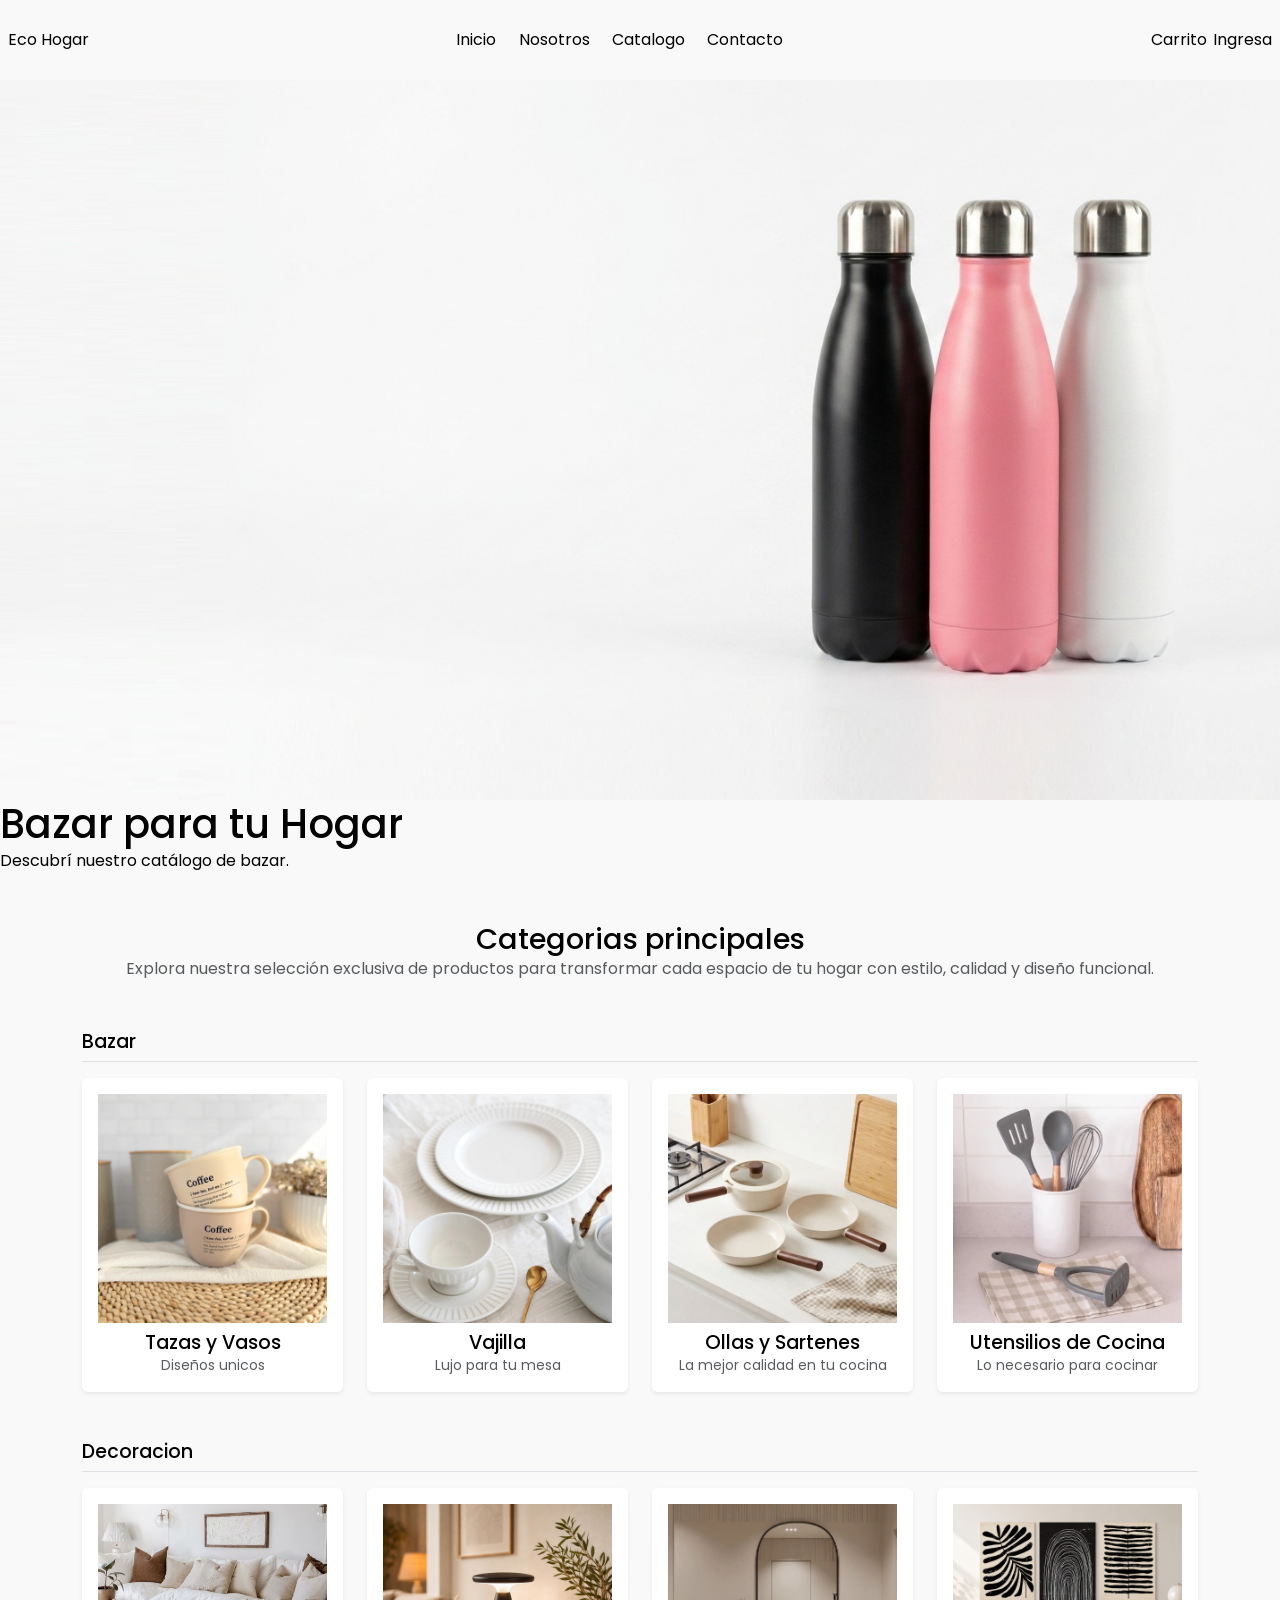
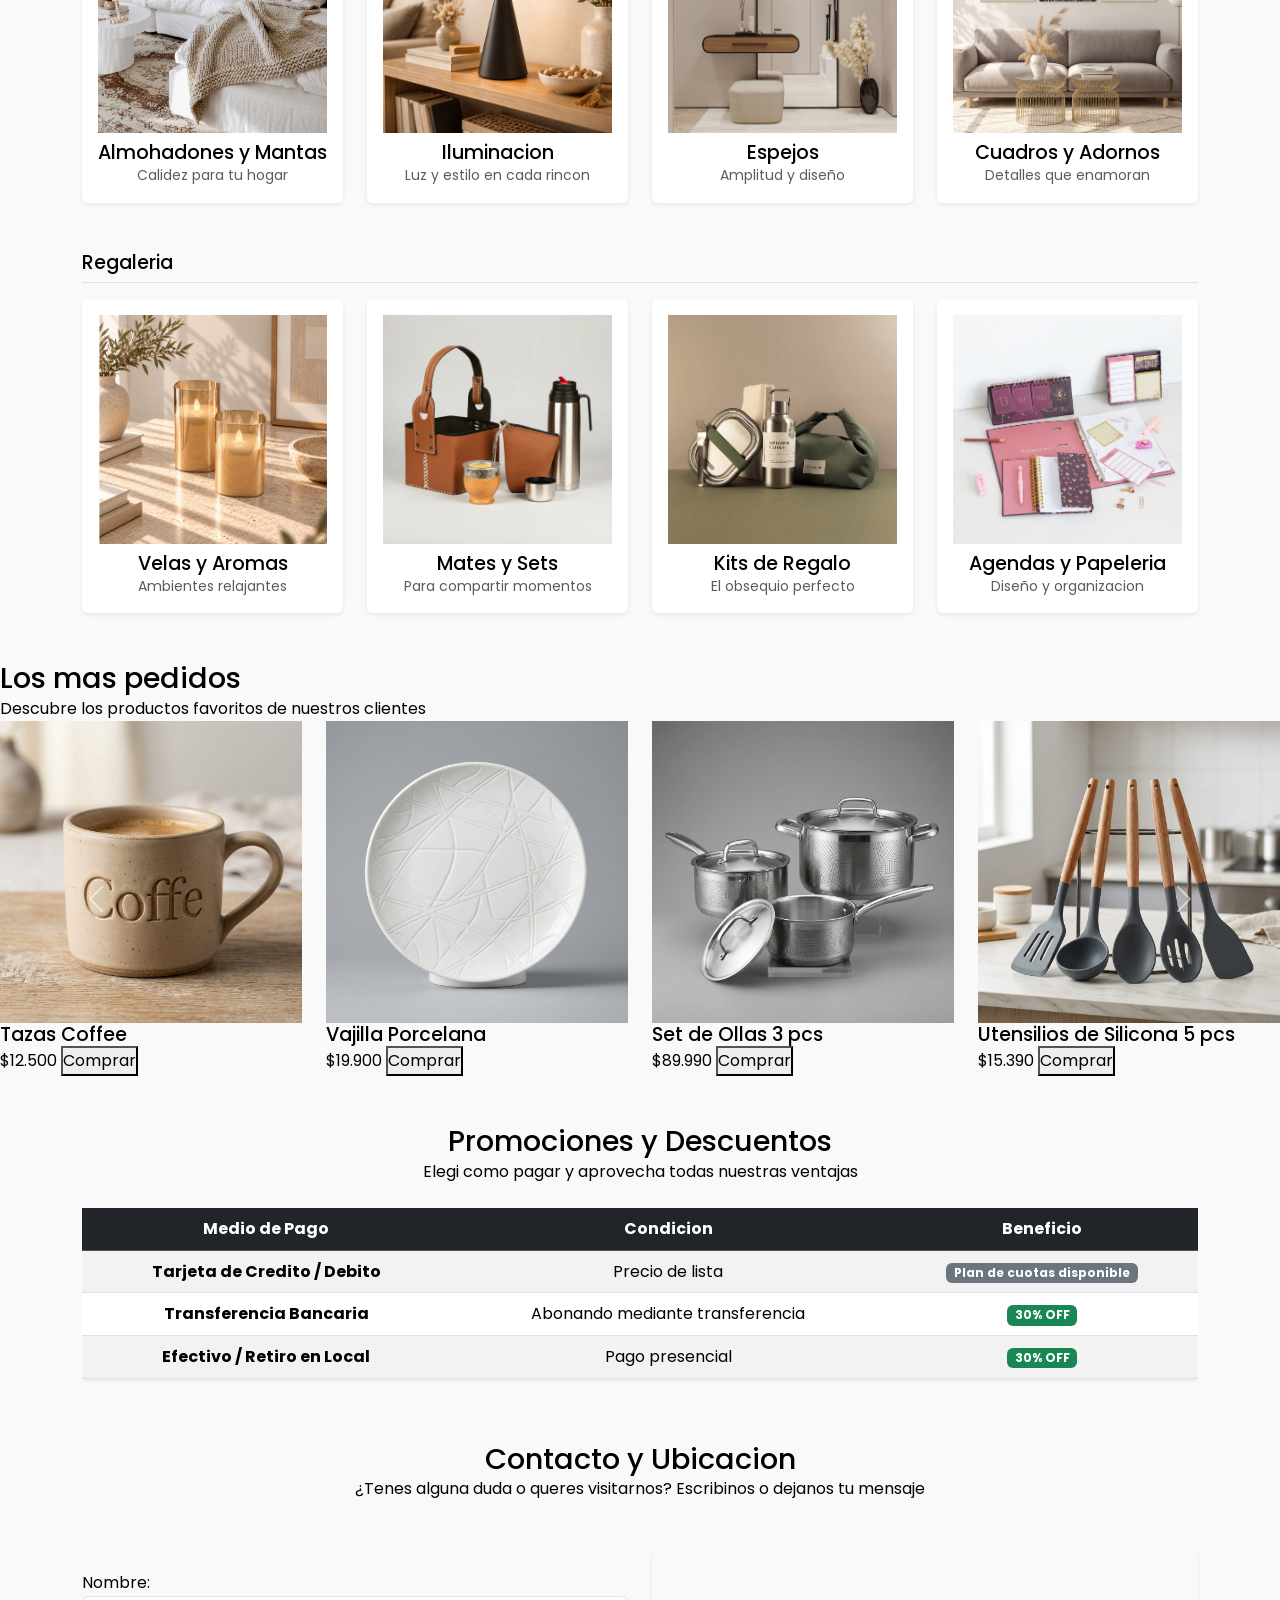
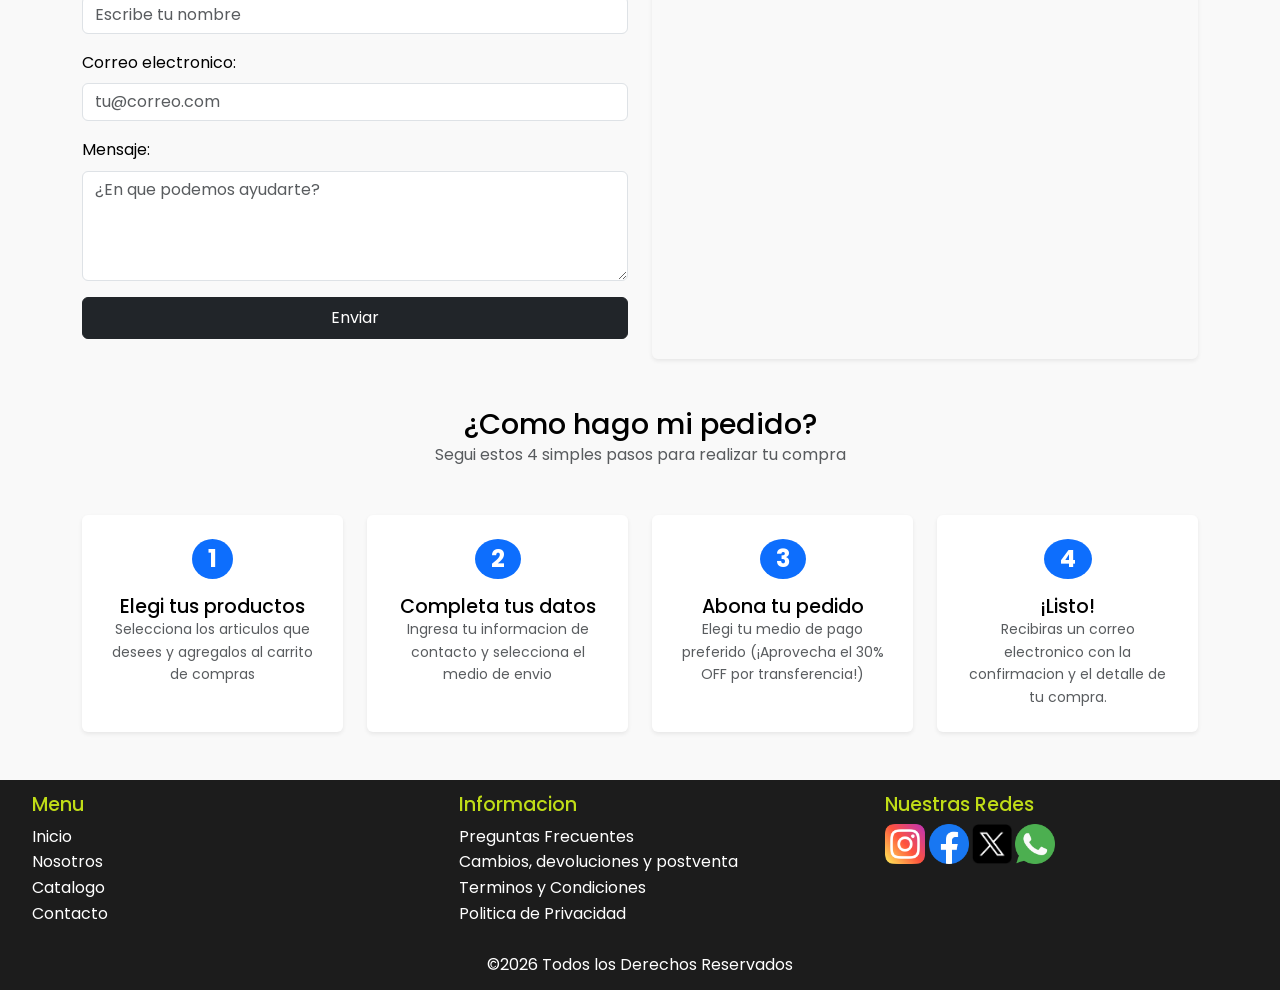
==== index.html @ afac479a "feat: reestructuracion y aplicacion de estilos con bootstrap de la seccion categorias principales" ====
<!DOCTYPE html>
<html lang="es">
<head>
    <meta charset="UTF-8">
    <meta name="viewport" content="width=device-width, initial-scale=1.0">
    <title>Bazar para tu Hogar</title>

    <!-- Estilos de Bootstrap -->
    <link href="https://cdn.jsdelivr.net/npm/bootstrap@5.3.8/dist/css/bootstrap.min.css" rel="stylesheet" integrity="sha384-sRIl4kxILFvY47J16cr9ZwB07vP4J8+LH7qKQnuqkuIAvNWLzeN8tE5YBujZqJLB" crossorigin="anonymous">

    <!-- Mi hoja de estilos -->
    <link rel="stylesheet" href="styles/styles.css">

    <!-- Fuente Roboto y Poppins -->
    <link rel="preconnect" href="https://fonts.googleapis.com">
    <link rel="preconnect" href="https://fonts.gstatic.com" crossorigin>
    <link href="https://fonts.googleapis.com/css2?family=Poppins:ital,wght@0,100;0,200;0,300;0,400;0,500;0,600;0,700;0,800;0,900;1,100;1,200;1,300;1,400;1,500;1,600;1,700;1,800;1,900&family=Roboto:ital,wght@0,100..900;1,100..900&display=swap" rel="stylesheet">
</head>
<body>
    <!--------------------- ENCABEZADO --------------------->
    <header>
        <div class="logo">
            <a href="./index.html">Eco Hogar</a>
        </div>
        <nav>
            <ul>
                <li><a href="#">Inicio</a></li>
                <li><a href="./pages/nosotros.html">Nosotros</a></li>
                <li><a href="./pages/catalogo.html">Catalogo</a></li>
                <li><a href="./pages/contacto.html">Contacto</a></li>
            </ul>
        </nav>
        <div class="usuario-carrito">
            <ul>
                <li><a href="./pages/carrito.html">Carrito</a></li>
                <li><a href="./pages/login.html">Ingresa</a></li>
            </ul>
        </div>
    </header>

    <!--------------------- CUERPO PRINCIPAL --------------------->
    <main>
        <!--------------------- PORTADA Y TITULO PRINCIPAL --------------------->
        <section id="hero-principal">
            <div>
                <img loading="eager" fetchpriority="high" src="./assets/images/botella-acero-inoxidable-portada-horizontal.jpg" alt="Botellas de Acero Inoxidable de 750ml en un fondo blanco">
            </div>
            <div>
                <h1>Bazar para tu Hogar</h1>
                <p>Descubrí nuestro catálogo de bazar.</p>
            </div>
        </section>

        <!--------------------- CATEGORIAS PRINCIPALES --------------------->
        <section class="container my-5">
            <div class="text-center mb-5">
                <h2>Categorias principales</h2>
                <p class="text-muted">Explora nuestra selección exclusiva de productos para transformar cada espacio de tu hogar con estilo, calidad y diseño funcional.</p>
            </div>

            <article class="mb-5">
                <div class="d-flex justify-content-between align-items-center mb-3 border-bottom pb-2">
                    <h3>Bazar</h3>
                    <!-- Espacio reservado para un boton futuro -->
                </div>

                <ul class="row g-4">
                    <li class="col-sm-6 col-md-3">
                        <div class="card h-100 shadow-sm border-0 p-3 text-center">
                            <img src="./assets/images/tazas-de-ceramica-coffe.jpg" alt="Dos tazas de cerámica beige apiladas con la definición de la palabra coffee impresa.">
                            <h4 class="mt-2">Tazas y Vasos</h4>
                            <p class="text-muted small">Diseños unicos</p>
                        </div>
                    </li>
                    <li class="col-sm-6 col-md-3">
                        <div class="card h-100 shadow-sm border-0 p-3 text-center">
                            <img src="./assets/images/vajillas-de-porcelana.jpg" alt="Juego de vajilla blanca con platos apilados, taza con platillo, tetera y cuchara dorada sobre un mantel claro.">
                            <h4 class="mt-2">Vajilla</h4>
                            <p class="text-muted small">Lujo para tu mesa</p>
                        </div>
                    </li>
                    <li class="col-sm-6 col-md-3">
                        <div class="card h-100 shadow-sm border-0 p-3 text-center">
                            <img src="./assets/images/ollas-y-sartenes.jpg" alt="Set de sartenes y cacerola de color beige con mangos y detalles de madera sobre una mesada de cocina.">
                            <h4 class="mt-2">Ollas y Sartenes</h4>
                            <p class="text-muted small">La mejor calidad en tu cocina</p>
                        </div>
                    </li>
                    <li class="col-sm-6 col-md-3">
                        <div class="card h-100 shadow-sm border-0 p-3 text-center">
                            <img src="./assets/images/utensilios-de-cocina.jpg" alt="Set de utensilios de cocina grises de silicona con mangos de madera en un contenedor blanco.">
                            <h4 class="mt-2">Utensilios de Cocina</h4>
                            <p class="text-muted small">Lo necesario para cocinar</p>
                        </div>
                    </li>
                </ul>
            </article>

            <article class="mb-5">
                <div class="d-flex justify-content-between align-items-center mb-3 border-bottom pb-2">
                    <h3>Decoracion</h3>
                    <!-- Espacio reservado para un boton futuro -->
                </div>
                
                <ul class="row g-4">
                    <li class="col-sm-6 col-md-3">
                        <div class="card h-100 shadow-sm border-0 p-3 text-center">
                            <img src="./assets/images/almohadones-y-mantas.jpg" alt="Living luminoso con sofá blanco, decorado con almohadones en tonos neutros y marrones, y una manta tejida gruesa.">
                            <h4 class="mt-2">Almohadones y Mantas</h4>
                            <p class="text-muted small">Calidez para tu hogar</p>
                        </div>
                    </li>
                    <li class="col-sm-6 col-md-3">
                        <div class="card h-100 shadow-sm border-0 p-3 text-center">
                            <img src="./assets/images/lampara-led-calida.jpg" alt="Lámpara LED de mesa moderna en color negro con luz cálida sobre un mueble de madera.">
                            <h4 class="mt-2">Iluminacion</h4>
                            <p class="text-muted small">Luz y estilo en cada rincon</p>
                        </div>
                        
                    </li>
                    <li class="col-sm-6 col-md-3">
                        <div class="card h-100 shadow-sm border-0 p-3 text-center">
                            <img src="./assets/images/espejo-de-cuerpo-completo.jpg" alt="Espejo de cuerpo entero con marco negro arqueado, consola flotante de madera y banqueta en un recibidor moderno.">
                            <h4 class="mt-2">Espejos</h4>
                            <p class="text-muted small">Amplitud y diseño</p>
                        </div>
                    </li>
                    <li class="col-sm-6 col-md-3">
                        <div class="card h-100 shadow-sm border-0 p-3 text-center">
                            <img src="./assets/images/cuadros-contemporaneos.jpg" alt="Tríptico de cuadros contemporáneos en blanco y negro colgados sobre un sofá gris en un living moderno.">
                            <h4 class="mt-2">Cuadros y Adornos</h4>
                            <p class="text-muted small">Detalles que enamoran</p>
                        </div>
                    </li>
                </ul>
            </article>

            <article class="mb-5">
                <div class="d-flex justify-content-between align-items-center mb-3 border-bottom pb-2">
                    <h3>Regaleria</h3>
                    <!-- Espacio reservado para un boton futuro -->
                </div>
                <ul class="row g-4">
                    <li class="col-sm-6 col-md-3">
                        <div class="card h-100 shadow-sm border-0 p-3 text-center">
                            <img src="./assets/images/velas-led-calidas.jpg" alt="Velas LED decorativas en recipientes de vidrio ámbar sobre una superficie de piedra con luz cálida.">
                            <h4 class="mt-2">Velas y Aromas</h4>
                            <p class="text-muted small">Ambientes relajantes</p>
                        </div>
                    </li>
                    <li class="col-sm-6 col-md-3">
                        <div class="card h-100 shadow-sm border-0 p-3 text-center">
                            <img src="./assets/images/set-de-mate-completo-5-piezas.jpg" alt="Set de mate completo con bolso matero de eco-cuero marrón, termo de acero, mate de madera con virola metálica, bombilla y yerbera.">
                            <h4 class="mt-2">Mates y Sets</h4>
                            <p class="text-muted small">Para compartir momentos</p>
                        </div>
                    </li>
                    <li class="col-sm-6 col-md-3">
                        <div class="card h-100 shadow-sm border-0 p-3 text-center">
                            <img src="./assets/images/kit-de-regalo-empresarial.jpg" alt="Kit de regalo corporativo con botella de acero personalizada, fiambrera metálica con cubiertos y bolso térmico verde.">
                            <h4 class="mt-2">Kits de Regalo</h4>
                            <p class="text-muted small">El obsequio perfecto</p>
                        </div>
                    </li>
                    <li class="col-sm-6 col-md-3">
                        <div class="card h-100 shadow-sm border-0 p-3 text-center">
                            <img src="./assets/images/agendas-y-papeleria.jpg" alt="Set de papelería en tonos borravino y rosa que incluye agenda, calendario de escritorio, libreta, notas adhesivas y clips.">
                            <h4 class="mt-2">Agendas y Papeleria</h4>
                            <p class="text-muted small">Diseño y organizacion</p>
                        </div>
                    </li>
                </ul>
            </article>
        </section>

        <!--------------------- LOS MAS PEDIDOS --------------------->
        <section>
            <div>
                <h2>Los mas pedidos</h2>
                <p>Descubre los productos favoritos de nuestros clientes</p>
            </div>

            <div class="carousel slide" id="carouselMasPedidos" data-bs-ride="carousel">
                <ul class="carousel-inner">
                    <li class="carousel-item active">
                        <div class="row">
                            <div class="col-md-3">
                                <article>
                                    <img src="./assets/images/products/taza-ceramica-grabado-coffe.jpg" alt="Taza de cerámica beige con la palabra Coffe grabada en relieve, apoyada sobre una superficie de madera.">
                                    <div>
                                        <h3>Tazas Coffee</h3>
                                        <span>$12.500</span>
                                        <button type="button">Comprar</button>
                                    </div>
                                </article>
                            </div>

                            <div class="col-md-3">
                                <article>
                                    <img src="./assets/images/products/plato-porcelana-blanca-circular.jpg" alt="Plato circular de porcelana blanca con diseño texturizado en relieve de líneas geométricas entrelazadas.">
                                    <div>
                                        <h3>Vajilla Porcelana</h3>
                                        <span>$19.900</span>
                                        <button type="button">Comprar</button>
                                    </div>
                                </article>
                            </div>

                            <div class="col-md-3">
                                <article>
                                    <img src="./assets/images/products/set-de-ollas-acero-inoxidable-3-piezas.jpg" alt="Set de ollas y cacerolas de acero inoxidable con textura geométrica grabada y tapas metálicas.">
                                    <div>
                                        <h3>Set de Ollas 3 pcs</h3>
                                        <span>$89.990</span>
                                        <button type="button">Comprar</button>
                                    </div>
                                </article>
                            </div>

                            <div class="col-md-3">
                                <article>
                                    <img src="./assets/images/products/set-utensilios-de-silicona-5-piezas.jpg" alt="Set de 5 utensilios de cocina de silicona gris con mangos de madera, colgados en un soporte metálico sobre una mesada.">
                                    <div>
                                        <h3>Utensilios de Silicona 5 pcs</h3>
                                        <span>$15.390</span>
                                        <button type="button">Comprar</button>
                                    </div>
                                </article>
                            </div>
                        </div>
                    </li>

                    <li class="carousel-item">
                        <div class="row">
                            <div class="col-md-3">
                                <article>
                                    <img src="./assets/images/products/manta-tejida-con-textura.jpg" alt="Manta tejida gruesa de lana en color beige con diseño de trenzas, apoyada sobre el respaldo de un sofá gris en un living luminoso.">
                                    <div>
                                        <h3>Manta Tejida</h3>
                                        <span>$34.490</span>
                                        <button type="button">Comprar</button>
                                    </div>
                                </article>
                            </div>

                            <div class="col-md-3">
                                <article>
                                    <img src="./assets/images/products/lampara-industrial-calida.jpg" alt="Lámpara de escritorio articulada de metal negro con luz LED cálida encendida.">
                                    <div>
                                        <h3>Lampara LED artiulado</h3>
                                        <span>$12.490</span>
                                        <button type="button">Comprar</button>
                                    </div>
                                </article>
                            </div>

                            <div class="col-md-3">
                                <article>
                                    <img src="./assets/images/products/espejo-cuerpo-completo-2-metros.jpg" alt="Espejo de cuerpo entero rectangular con marco negro delgado, apoyado en una pared blanca reflejando una sala de estar moderna.">
                                    <div>
                                        <h3>Espejo Arqueado</h3>
                                        <span>$65.490</span>
                                        <button type="button">Comprar</button>
                                    </div>
                                </article>
                            </div>

                            <div class="col-md-3">
                                <article>
                                    <img src="./assets/images/products/set-de-mate-amargo-5-piezas.jpg" alt="Set de mate completo de 5 piezas con termo, mate forrado en cuero con detalles metálicos, bombilla y yerbera sobre una mesa de madera.">
                                    <div>
                                        <h3>Set de Mate 5 Piezas</h3>
                                        <span>$42.990</span>
                                        <button type="button">Comprar</button>
                                    </div>
                                </article>
                            </div>
                        </div>
                    </li>
                </ul>

                <button class="carousel-control-prev" type="button" data-bs-target="#carouselMasPedidos" data-bs-slide="prev">
                    <span class="carousel-control-prev-icon" aria-hidden="true"></span>
                    <span class="visually-hidden">Anterior</span>
                </button>
                <button class="carousel-control-next" type="button" data-bs-target="#carouselMasPedidos" data-bs-slide="next">
                    <span class="carousel-control-next-icon" aria-hidden="true"></span>
                    <span class="visually-hidden">Siguiente</span>
                </button>
            </div>
        </section>

        <!--------------------- PROMOCIONES --------------------->
        <section class="container my-5">
            <div class="text-center mb-4">
                <h2>Promociones y Descuentos</h2>
                <p>Elegi como pagar y aprovecha todas nuestras ventajas</p>
            </div>
            <div class="table-responsive">
                <table class="table table-striped table-hover align-middle text-center shadow-sm rounded">
                    <caption class="visually-hidden">Tabla de medios de pago y beneficios de la tienda</caption>
                    <thead class="table-dark">
                        <tr>
                            <th scope="col">Medio de Pago</th>
                            <th scope="col">Condicion</th>
                            <th scope="col">Beneficio</th>
                        </tr>
                    </thead>
                    <tbody>
                        <tr>
                            <td><strong>Tarjeta de Credito / Debito</strong></td>
                            <td>Precio de lista</td>
                            <td><span class="badge bg-secondary">Plan de cuotas disponible</span></td>
                        </tr>
                        <tr>
                            <td><strong>Transferencia Bancaria</strong></td>
                            <td>Abonando mediante transferencia</td>
                            <td><span class="badge bg-success">30% OFF</span></td>
                        </tr>
                        <tr>
                            <td><strong>Efectivo / Retiro en Local</strong></td>
                            <td>Pago presencial</td>
                            <td><span class="badge bg-success">30% OFF</span></td>
                        </tr>
                    </tbody>
                </table>
            </div>
        </section>

        <!--------------------- FORMULARIO DE CONTACTO --------------------->
        <section class="container my-5" id="formulario-inicio">
            <div class="text-center mb-5">
                <h2>Contacto y Ubicacion</h2>
                <p>¿Tenes alguna duda o queres visitarnos? Escribinos o dejanos tu mensaje</p>
            </div>

            <div class="row g-4 align-items-center">
                <div class="col-lg-6">
                    <form action="">
                        <div class="mb-3">
                            <label for="nombre" class="form-lables">Nombre:</label>
                            <input type="text" class="form-control" id="nombre" placeholder="Escribe tu nombre" required>
                        </div>

                        <div class="mb-3">
                            <label for="email" class="form-label">Correo electronico:</label>
                            <input type="email" class="form-control" id="email" placeholder="tu@correo.com" required>
                        </div>

                        <div class="mb-3">
                            <label for="mensaje" class="form-label">Mensaje:</label>
                            <textarea class="form-control" id="mensaje" rows="4" placeholder="¿En que podemos ayudarte?"></textarea>
                        </div>

                        <button type="submit" class="btn btn-dark w-100 py-2">Enviar</button>
                    </form>
                </div>

                <div class="col-lg-6">
                    <div class="ratio ratio-4x3 shadow-sm rounded overflow-hidden">
                        <iframe src="https://www.google.com/maps/embed?pb=!1m18!1m12!1m3!1d3286.3082298830523!2d-58.49125482493181!3d-34.54575045443813!2m3!1f0!2f0!3f0!3m2!1i1024!2i768!4f13.1!3m3!1m2!1s0x95bcb6c049b27a89%3A0xb4aff81f5c83b76b!2sDot%20Baires%20Shopping!5e0!3m2!1ses!2sar!4v1794008089907!5m2!1ses!2sar" width="600" height="450" style="border:0;" allowfullscreen="" loading="lazy" referrerpolicy="strict-origin-when-cross-origin"></iframe>
                    </div>
                </div>
            </div>
        </section>

        <!--------------------- COMO COMPRAR --------------------->
        <section class="container my-5">
            <div class="text-center mb-5">
                <h2>¿Como hago mi pedido?</h2>
                <p class="text-muted">Segui estos 4 simples pasos para realizar tu compra</p>
            </div>
            <ol class="row g-4 list-unstyled">
                <li class="col-md-6 col-lg-3">
                    <div class="card h-100 shadow-sm border-0 text-center p-4">
                        <div class="mb-3">
                            <span class="badge bg-primary rounded-circle fs-4 px-3 py-2">1</span>
                        </div>
                        <h3>Elegi tus productos</h3>
                        <p class="card-text text-muted small">Selecciona los articulos que desees y agregalos al carrito de compras</p>
                    </div>
                </li>

                <li class="col-md-6 col-lg-3">
                    <div class="card h-100 shadow-sm border-0 text-center p-4">
                        <div class="mb-3">
                            <span class="badge bg-primary rounded-circle fs-4 px-3 py-2">2</span>
                        </div>
                        <h3>Completa tus datos</h3>
                        <p class="card-text text-muted small">Ingresa tu informacion de contacto y selecciona el medio de envio</p>
                    </div>
                </li>

                <li class="col-md-6 col-lg-3">
                    <div class="card h-100 shadow-sm border-0 text-center p-4">
                        <div class="mb-3">
                            <span class="badge bg-primary rounded-circle fs-4 px-3 py-2">3</span>
                        </div>
                        <h3>Abona tu pedido</h3>
                        <p class="card-text text-muted small">Elegi tu medio de pago preferido (¡Aprovecha el 30% OFF por transferencia!)</p>
                    </div>
                </li>
                <li class="col-md-6 col-lg-3">
                    <div class="card h-100 shadow-sm border-0 text-center p-4">
                        <div class="mb-3">
                            <span class="badge bg-primary rounded-circle fs-4 px-3 py-2">4</span>
                        </div>
                        <h3>¡Listo!</h3>
                        <p class="card-text text-muted small">Recibiras un correo electronico con la confirmacion y el detalle de tu compra.</p>
                    </div>
                </li>
            </ol>
        </section>
    </main>

    <!--------------------- PIE DE PAGINA --------------------->
    <footer>
        <div class="sec-menu-footer">
            <div>
                <h4>Menu</h4>
            </div>
            <div>
                <ul>
                    <li><a href="./index.html">Inicio</a></li>
                    <li><a href="./pages/nosotros.html">Nosotros</a></li>
                    <li><a href="./pages/catalogo.html">Catalogo</a></li>
                    <li><a href="./pages/contacto.html">Contacto</a></li>
                </ul>
            </div>
        </div>
        <div class="sec-info-footer">
            <div>
                <h4>Informacion</h4>
            </div>
            <div>
                <ul>
                    <li><a href="./pages/faq.html">Preguntas Frecuentes</a></li>
                    <li><a href="./pages/returns-policy.html">Cambios, devoluciones y postventa</a></li>
                    <li><a href="./pages/terms-and-conditions.html">Terminos y Condiciones</a></li>
                    <li><a href="./pages/privacy-policy.html">Politica de Privacidad</a></li>
                </ul>
            </div>
        </div>
        <div class="sec-redes-footer">
            <div>
                <h4>Nuestras Redes</h4>
            </div>
            <div class="redes-footer">
                <ul>
                    <li><a href="https://www.instagram.com" target="_blank"><img src="./assets/logos/instagram.png" alt="Nuestra Pagina de Instagram"></a></li>
                    <li><a href="https://www.facebook.com" target="_blank"><img src="./assets/logos/facebook.png" alt="Nuestra Pagina de Facebook"></a></li>
                    <li><a href="https://x.com" target="_blank"><img src="./assets/logos/x.png" alt="Nuestro Perfil de X (Ex-Twitter)"></a></li>
                    <li><a href="https://www.whatsapp.com" target="_blank"><img src="./assets/logos/whatsapp.png" alt="Envianos un WhatsApp"></a></li>
                </ul>
            </div>
        </div>
        <div class="sec-derechos-footer">
            <div>
                <p>&copy;<span id="year"></span> Todos los Derechos Reservados</p>
            </div>
        </div>
    </footer>

    <!-- Funcionalidades de Bootstrap -->
    <script src="https://cdn.jsdelivr.net/npm/bootstrap@5.3.8/dist/js/bootstrap.bundle.min.js" integrity="sha384-FKyoEForCGlyvwx9Hj09JcYn3nv7wiPVlz7YYwJrWVcXK/BmnVDxM+D2scQbITxI" crossorigin="anonymous"></script>
    <script>
        document.getElementById('year').textContent = new Date().getFullYear();
    </script>
</body>
</html>
---- styles/styles.css ----
/* ---------- RESET ---------- */
*, *::before, *::after {
  margin: 0;
  padding: 0;
  box-sizing: border-box;
}

/* ---------- VARIABLES GLOBALES ---------- */
:root {
  --color-logo-principal: #C0DD17;
  --color-logo-secundario: #DBFF43;
  --color-logo-contraste: #025237;
  --color-logo-alternativo: #A0BBB2;
  --color-fondo-principal: #F9F9F9;
  --color-fondo-secundario: #E8E8E8;
  --color-fondo-contraste: #1C1C1C;
  --color-texto-blanco: #FFFFFF;
  --color-texto-negro: #000000;
  --fuente-principal: "Poppins", sans-serif;
  --titulos-principales: 2.5rem;
  --titulos-secundarios: 1.8rem;
  --titulos-chicos: 1.2rem;
  --parrafo-principal: 1rem;
}

/* ---------- ESTILOS GENERALES ---------- */
body {
  font-family: "Poppins", sans-serif;
  font-size: var(--parrafo-principal);
  font-style: normal;
  font-weight: normal;
  line-height: 1.6;
  color: var(--color-texto-negro);
  background-color: var(--color-fondo-principal);
  overflow-x: hidden;
}

li {
  list-style-type: none;
}

a {
  text-decoration: none;
  color: inherit;
}

a:hover {
  color: var(--color-logo-principal);
}

body, h1, h2, h3, h4, h5, h6, p, ul, ol, li {
  margin: 0;
  padding: 0;
}

img, picture, video, canvas, svg {
  max-width: 100%;
  height: auto;
  display: block;
}

h1 {
  color: var(--color-texto-negro);
  font-size: var(--titulos-principales);
}

h2 {
  color: var(--color-texto-negro);
  font-size: var(--titulos-secundarios);
}

h3, h4, h5, h6 {
  color: var(--color-texto-negro);
  font-size: var(--titulos-chicos);
}

/* ---------- ENCABEZADO ---------- */
header {
  display: flex;
  justify-content: space-between;
  align-items: center;
  height: 5rem;
}

.logo, .usuario-carrito {
  padding: 0 8px;
}

nav {
  height: 100%;
}

header ul {
  display: flex;
  justify-content: center;
  gap: 0.4rem;
}

nav ul {
  height: 100%;
  align-items: center;
}

nav ul li {
  height: 100%;
}

nav ul li a {
  display: flex;
  align-items: center;
  height: 100%;
  padding: 0 8px;
  position: relative;
}

nav ul li a::after {
  content: "";
  position: absolute;
  bottom: 0;
  left: 50%;
  width: 0;
  height: 3px;
  background-color: var(--color-logo-principal);
  transition: width 0.3s ease, left 0.3s ease;
}

nav ul li a:hover::after,
nav ul li a.current::after {
  width: 100%;
  left: 0;
}

nav ul li a.current {
  color: var(--color-logo-principal);
}

/* ---------- CONTENIDO PRINCIPAL ---------- */
/* ---------- PIE DE PAGINA ---------- */
footer {
  display: flex;
  flex-wrap: wrap;
  justify-content: space-between;
  align-items: baseline;
  background-color: var(--color-fondo-contraste);
  color: var(--color-texto-blanco);
}

footer > div {
  padding: 0.8rem 2rem;
}

footer div:not(.sec-derechos-footer) {
  flex: 1;
  min-width: 15.7rem;
}

.sec-derechos-footer {
  flex-basis: 100%;
  text-align: center;
}

footer h4 {
  color: var(--color-logo-principal);
  padding-bottom: 0.5rem;
}

.redes-footer ul li a img {
  width: 2.5rem;
  height: auto;
}

.redes-footer ul {
  display: flex;
  gap: 0.2rem;
}

/* ---------- MEDIA QUERIES ---------- */

/*# sourceMappingURL=styles.css.map */
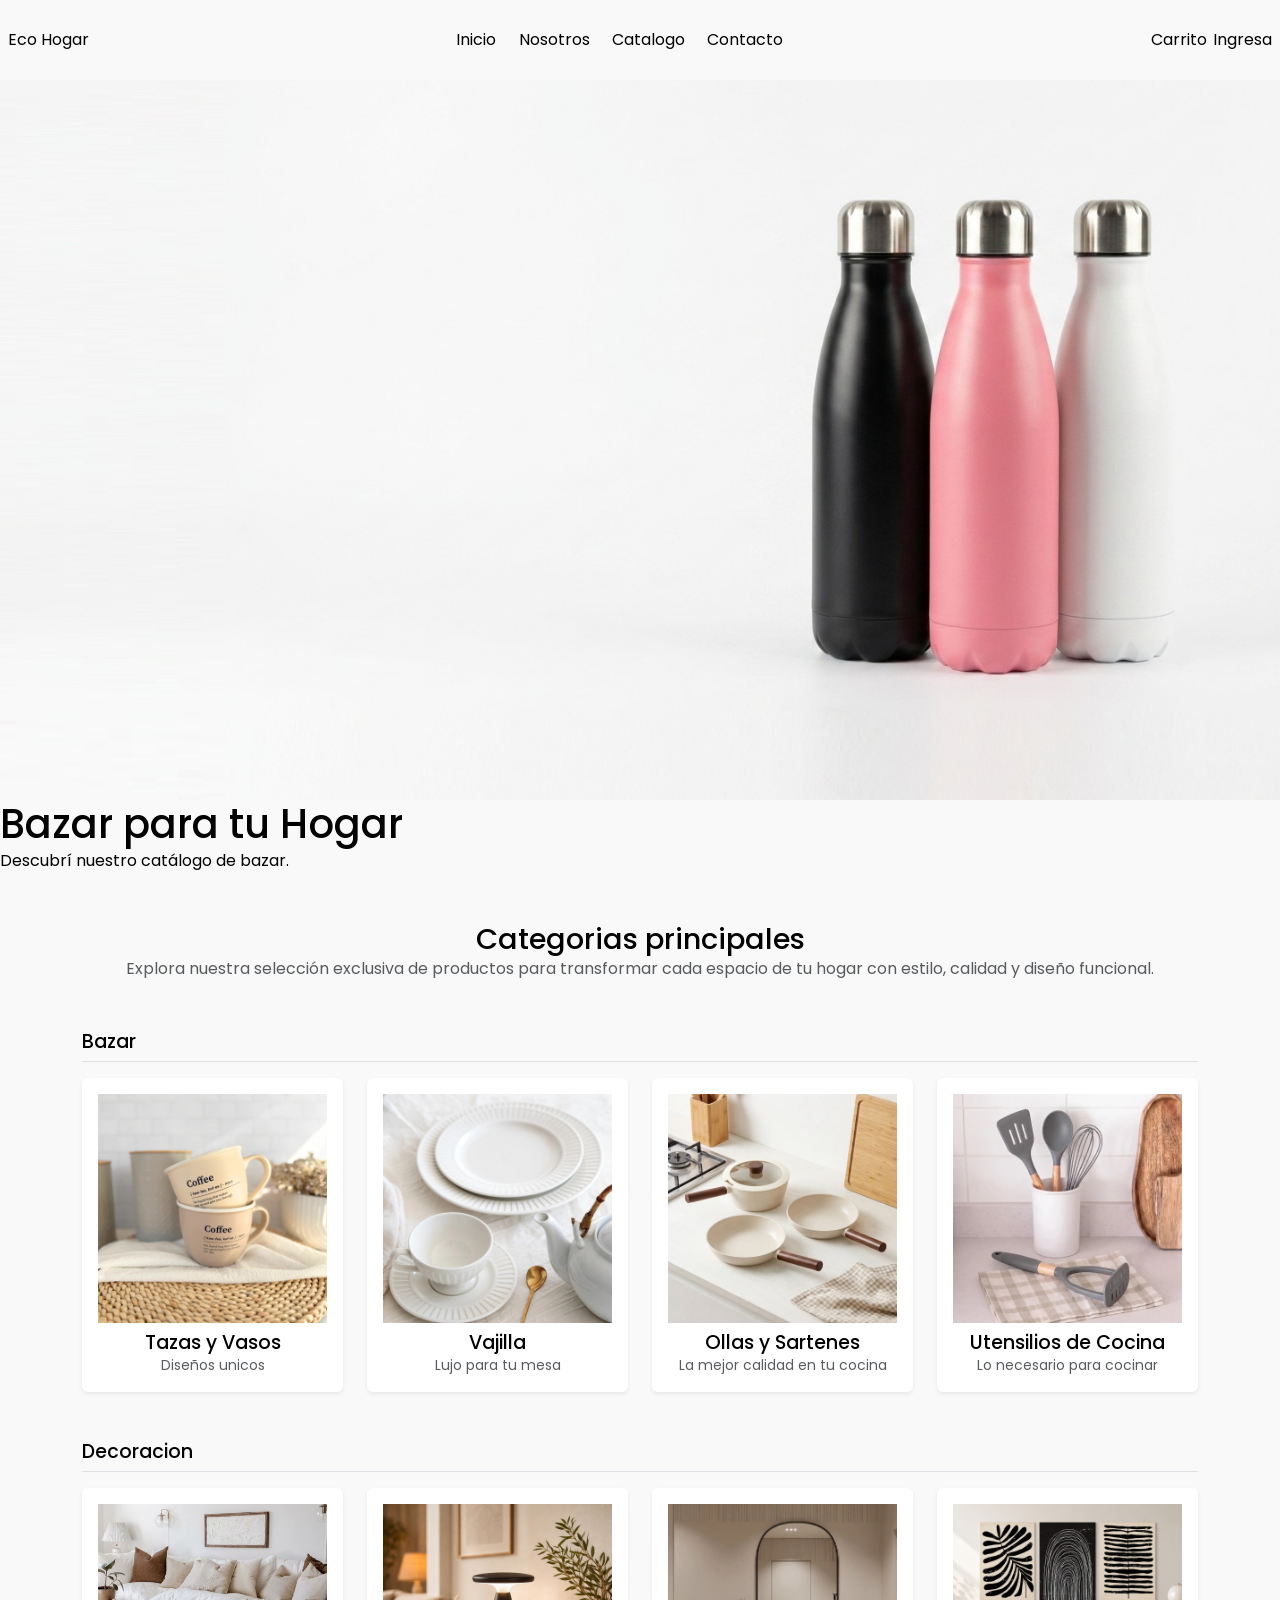
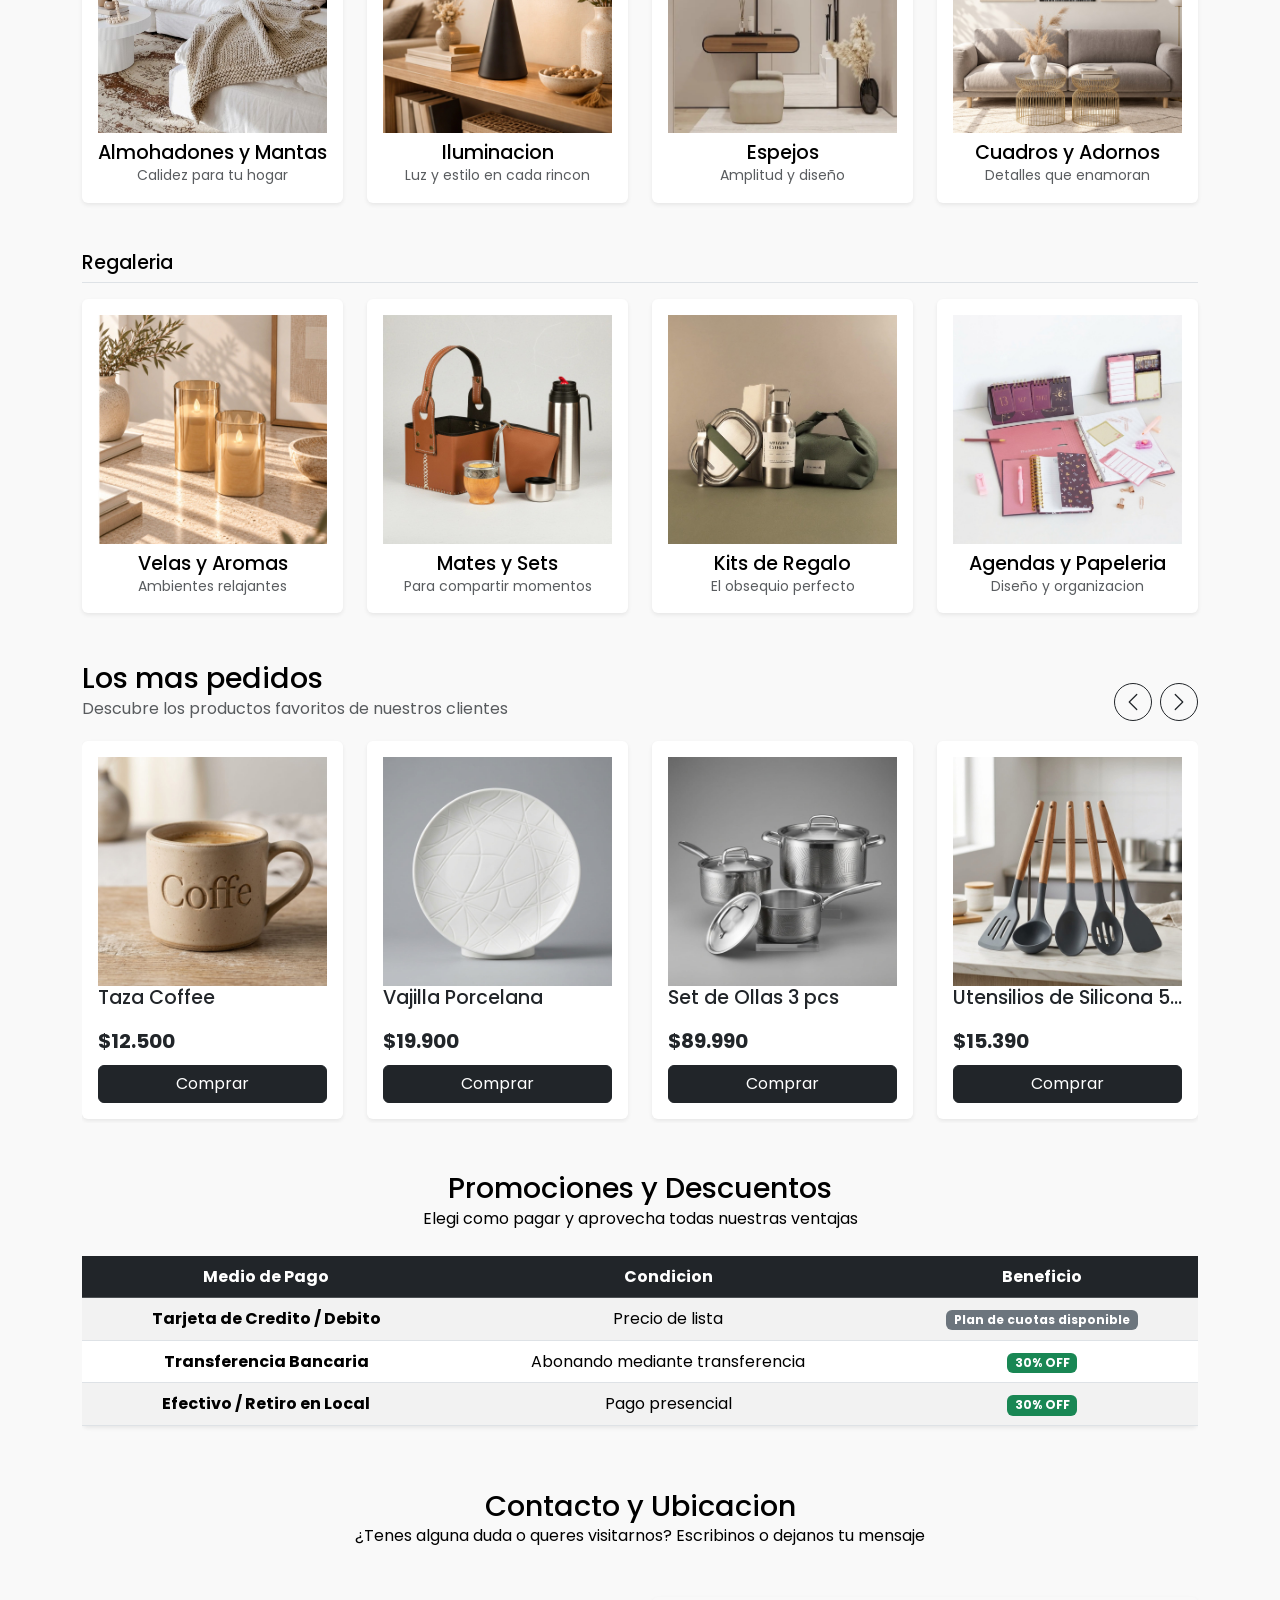
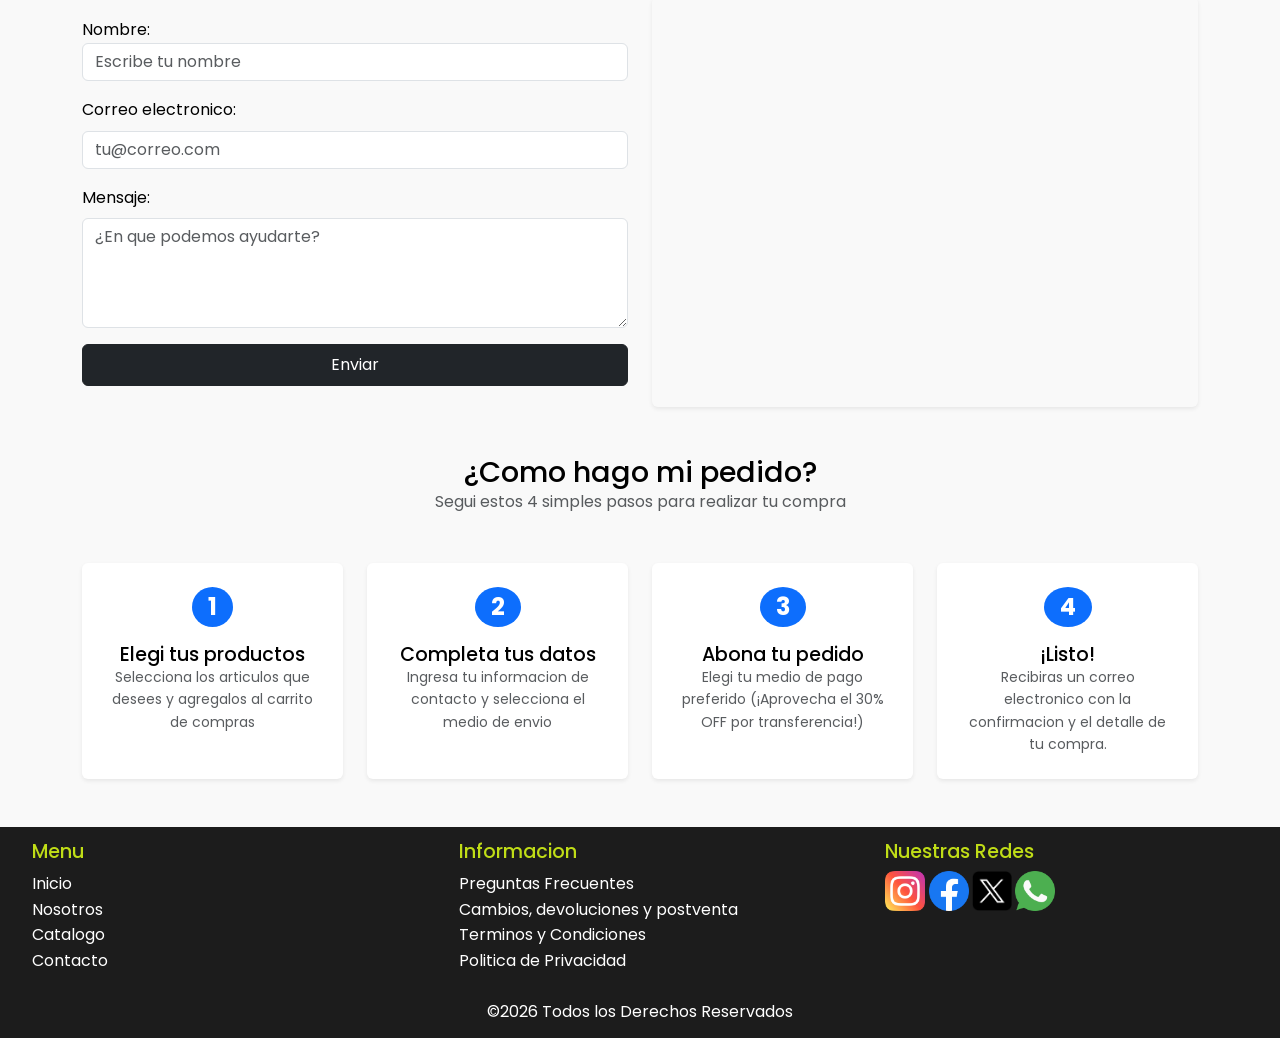
==== commit c1deb5d9: "feat: reestructuracion de seccion los mas pedidos y nuevos estilos con bootstrap" ====
--- a/index.html
+++ b/index.html
@@ -174,119 +174,125 @@
         </section>
 
         <!--------------------- LOS MAS PEDIDOS --------------------->
-        <section>
-            <div>
-                <h2>Los mas pedidos</h2>
-                <p>Descubre los productos favoritos de nuestros clientes</p>
-            </div>
-
+        <section class="container my-5">
+            <div class="d-flex justify-content-between align-items-end mb-3">
+                <div>
+                    <h2>Los mas pedidos</h2>
+                    <p class="text-muted">Descubre los productos favoritos de nuestros clientes</p>
+                </div>
+
+                <div class="d-none d-md-flex gap-2">
+                    <button class="btn btn-outline-dark rounded-circle p-2" type="button" data-bs-target="#carouselMasPedidos" data-bs-slide="prev" aria-label="Anterior">
+                        <svg xmlns="http://www.w3.org/2000/svg" width="20" height="20" fill="currentColor" class="bi bi-chevron-left" viewBox="0 0 16 16">
+                            <path fill-rule="evenodd" d="M11.354 1.646a.5.5 0 0 1 0 .708L5.707 8l5.647 5.646a.5.5 0 0 1-.708.708l-6-6a.5.5 0 0 1 0-.708l6-6a.5.5 0 0 1 .708 0z"/>
+                        </svg>
+                    </button>
+                    <button class="btn btn-outline-dark rounded-circle p-2" type="button" data-bs-target="#carouselMasPedidos" data-bs-slide="next" aria-label="Siguiente">
+                        <svg xmlns="http://www.w3.org/2000/svg" width="20" height="20" fill="currentColor" class="bi bi-chevron-right" viewBox="0 0 16 16">
+                            <path fill-rule="evenodd" d="M4.646 1.646a.5.5 0 0 1 .708 0l6 6a.5.5 0 0 1 0 .708l-6 6a.5.5 0 0 1-.708-.708L10.293 8 4.646 2.354a.5.5 0 0 1 0-.708z"/>
+                        </svg>
+                    </button>
+                </div>
+            </div>
+            
             <div class="carousel slide" id="carouselMasPedidos" data-bs-ride="carousel">
                 <ul class="carousel-inner">
-                    <li class="carousel-item active">
-                        <div class="row">
-                            <div class="col-md-3">
-                                <article>
+                    <li class="carousel-item my-1 active">
+                        <div class="row g-4">
+                            <div class="col-md-3">
+                                <article class="card h-100 shadow-sm border-0 p-3 text-start">
                                     <img src="./assets/images/products/taza-ceramica-grabado-coffe.jpg" alt="Taza de cerámica beige con la palabra Coffe grabada en relieve, apoyada sobre una superficie de madera.">
-                                    <div>
-                                        <h3>Tazas Coffee</h3>
-                                        <span>$12.500</span>
-                                        <button type="button">Comprar</button>
-                                    </div>
-                                </article>
-                            </div>
-
-                            <div class="col-md-3">
-                                <article>
+                                    <div class="card-body d-flex flex-column p-0">
+                                        <h3 class="card-title text-truncate">Taza Coffee</h3>
+                                        <span class="fw-bold fs-5 my-2">$12.500</span>
+                                        <button type="button" class="btn btn-dark mt-auto">Comprar</button>
+                                    </div>
+                                </article>
+                            </div>
+
+                            <div class="col-md-3">
+                                <article class="card h-100 shadow-sm border-0 p-3 text-start">
                                     <img src="./assets/images/products/plato-porcelana-blanca-circular.jpg" alt="Plato circular de porcelana blanca con diseño texturizado en relieve de líneas geométricas entrelazadas.">
-                                    <div>
-                                        <h3>Vajilla Porcelana</h3>
-                                        <span>$19.900</span>
-                                        <button type="button">Comprar</button>
-                                    </div>
-                                </article>
-                            </div>
-
-                            <div class="col-md-3">
-                                <article>
+                                    <div class="card-body d-flex flex-column p-0">
+                                        <h3 class="card-title text-truncate">Vajilla Porcelana</h3>
+                                        <span class="fw-bold fs-5 my-2">$19.900</span>
+                                        <button type="button" class="btn btn-dark mt-auto">Comprar</button>
+                                    </div>
+                                </article>
+                            </div>
+
+                            <div class="col-md-3">
+                                <article class="card h-100 shadow-sm border-0 p-3 text-start">
                                     <img src="./assets/images/products/set-de-ollas-acero-inoxidable-3-piezas.jpg" alt="Set de ollas y cacerolas de acero inoxidable con textura geométrica grabada y tapas metálicas.">
-                                    <div>
-                                        <h3>Set de Ollas 3 pcs</h3>
-                                        <span>$89.990</span>
-                                        <button type="button">Comprar</button>
-                                    </div>
-                                </article>
-                            </div>
-
-                            <div class="col-md-3">
-                                <article>
+                                    <div class="card-body d-flex flex-column p-0">
+                                        <h3 class="card-title text-truncate">Set de Ollas 3 pcs</h3>
+                                        <span class="fw-bold fs-5 my-2">$89.990</span>
+                                        <button type="button" class="btn btn-dark mt-auto">Comprar</button>
+                                    </div>
+                                </article>
+                            </div>
+
+                            <div class="col-md-3">
+                                <article class="card h-100 shadow-sm border-0 p-3 text-start">
                                     <img src="./assets/images/products/set-utensilios-de-silicona-5-piezas.jpg" alt="Set de 5 utensilios de cocina de silicona gris con mangos de madera, colgados en un soporte metálico sobre una mesada.">
-                                    <div>
-                                        <h3>Utensilios de Silicona 5 pcs</h3>
-                                        <span>$15.390</span>
-                                        <button type="button">Comprar</button>
-                                    </div>
-                                </article>
-                            </div>
-                        </div>
-                    </li>
-
-                    <li class="carousel-item">
-                        <div class="row">
-                            <div class="col-md-3">
-                                <article>
+                                    <div class="card-body d-flex flex-column p-0">
+                                        <h3 class="card-title text-truncate">Utensilios de Silicona 5 pcs</h3>
+                                        <span class="fw-bold fs-5 my-2">$15.390</span>
+                                        <button type="button" class="btn btn-dark mt-auto">Comprar</button>
+                                    </div>
+                                </article>
+                            </div>
+                        </div>
+                    </li>
+
+                    <li class="carousel-item my-1">
+                        <div class="row g-4">
+                            <div class="col-md-3">
+                                <article class="card h-100 shadow-sm border-0 p-3 text-start">
                                     <img src="./assets/images/products/manta-tejida-con-textura.jpg" alt="Manta tejida gruesa de lana en color beige con diseño de trenzas, apoyada sobre el respaldo de un sofá gris en un living luminoso.">
-                                    <div>
-                                        <h3>Manta Tejida</h3>
-                                        <span>$34.490</span>
-                                        <button type="button">Comprar</button>
-                                    </div>
-                                </article>
-                            </div>
-
-                            <div class="col-md-3">
-                                <article>
+                                    <div class="card-body d-flex flex-column p-0">
+                                        <h3 class="card-title text-truncate">Manta Tejida</h3>
+                                        <span class="fw-bold fs-5 my-2">$34.490</span>
+                                        <button type="button" class="btn btn-dark mt-auto">Comprar</button>
+                                    </div>
+                                </article>
+                            </div>
+
+                            <div class="col-md-3">
+                                <article class="card h-100 shadow-sm border-0 p-3 text-start">
                                     <img src="./assets/images/products/lampara-industrial-calida.jpg" alt="Lámpara de escritorio articulada de metal negro con luz LED cálida encendida.">
-                                    <div>
-                                        <h3>Lampara LED artiulado</h3>
-                                        <span>$12.490</span>
-                                        <button type="button">Comprar</button>
-                                    </div>
-                                </article>
-                            </div>
-
-                            <div class="col-md-3">
-                                <article>
+                                    <div class="card-body d-flex flex-column p-0">
+                                        <h3 class="card-title text-truncate">Lampara LED artiulado</h3>
+                                        <span class="fw-bold fs-5 my-2">$12.490</span>
+                                        <button type="button" class="btn btn-dark mt-auto">Comprar</button>
+                                    </div>
+                                </article>
+                            </div>
+
+                            <div class="col-md-3">
+                                <article class="card h-100 shadow-sm border-0 p-3 text-start">
                                     <img src="./assets/images/products/espejo-cuerpo-completo-2-metros.jpg" alt="Espejo de cuerpo entero rectangular con marco negro delgado, apoyado en una pared blanca reflejando una sala de estar moderna.">
-                                    <div>
-                                        <h3>Espejo Arqueado</h3>
-                                        <span>$65.490</span>
-                                        <button type="button">Comprar</button>
-                                    </div>
-                                </article>
-                            </div>
-
-                            <div class="col-md-3">
-                                <article>
+                                    <div class="card-body d-flex flex-column p-0">
+                                        <h3 class="card-title text-truncate">Espejo Arqueado</h3>
+                                        <span class="fw-bold fs-5 my-2">$65.490</span>
+                                        <button type="button" class="btn btn-dark mt-auto">Comprar</button>
+                                    </div>
+                                </article>
+                            </div>
+
+                            <div class="col-md-3">
+                                <article class="card h-100 shadow-sm border-0 p-3 text-start">
                                     <img src="./assets/images/products/set-de-mate-amargo-5-piezas.jpg" alt="Set de mate completo de 5 piezas con termo, mate forrado en cuero con detalles metálicos, bombilla y yerbera sobre una mesa de madera.">
-                                    <div>
-                                        <h3>Set de Mate 5 Piezas</h3>
-                                        <span>$42.990</span>
-                                        <button type="button">Comprar</button>
-                                    </div>
-                                </article>
-                            </div>
-                        </div>
-                    </li>
-                </ul>
-
-                <button class="carousel-control-prev" type="button" data-bs-target="#carouselMasPedidos" data-bs-slide="prev">
-                    <span class="carousel-control-prev-icon" aria-hidden="true"></span>
-                    <span class="visually-hidden">Anterior</span>
-                </button>
-                <button class="carousel-control-next" type="button" data-bs-target="#carouselMasPedidos" data-bs-slide="next">
-                    <span class="carousel-control-next-icon" aria-hidden="true"></span>
-                    <span class="visually-hidden">Siguiente</span>
-                </button>
+                                    <div class="card-body d-flex flex-column p-0">
+                                        <h3 class="card-title text-truncate">Set de Mate 5 Piezas</h3>
+                                        <span class="fw-bold fs-5 my-2">$42.990</span>
+                                        <button type="button" class="btn btn-dark mt-auto">Comprar</button>
+                                    </div>
+                                </article>
+                            </div>
+                        </div>
+                    </li>
+                </ul>
             </div>
         </section>
 
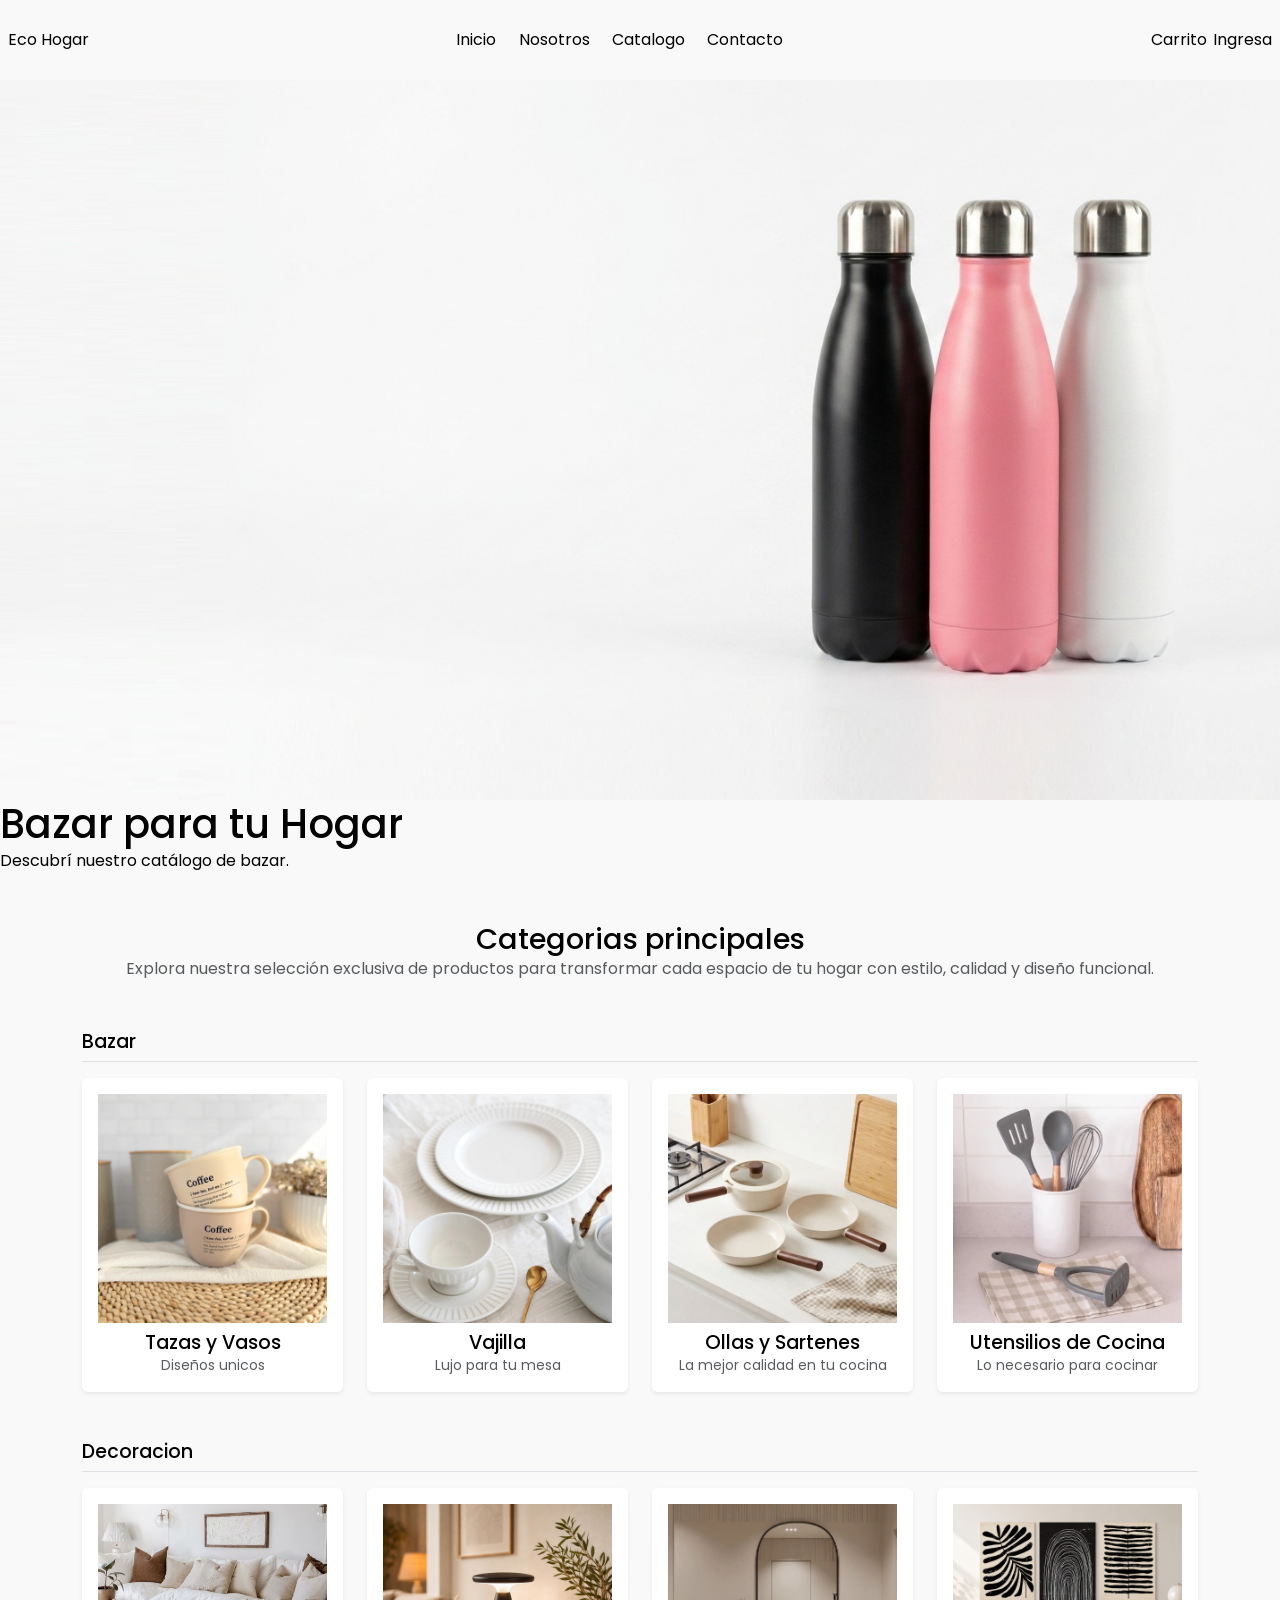
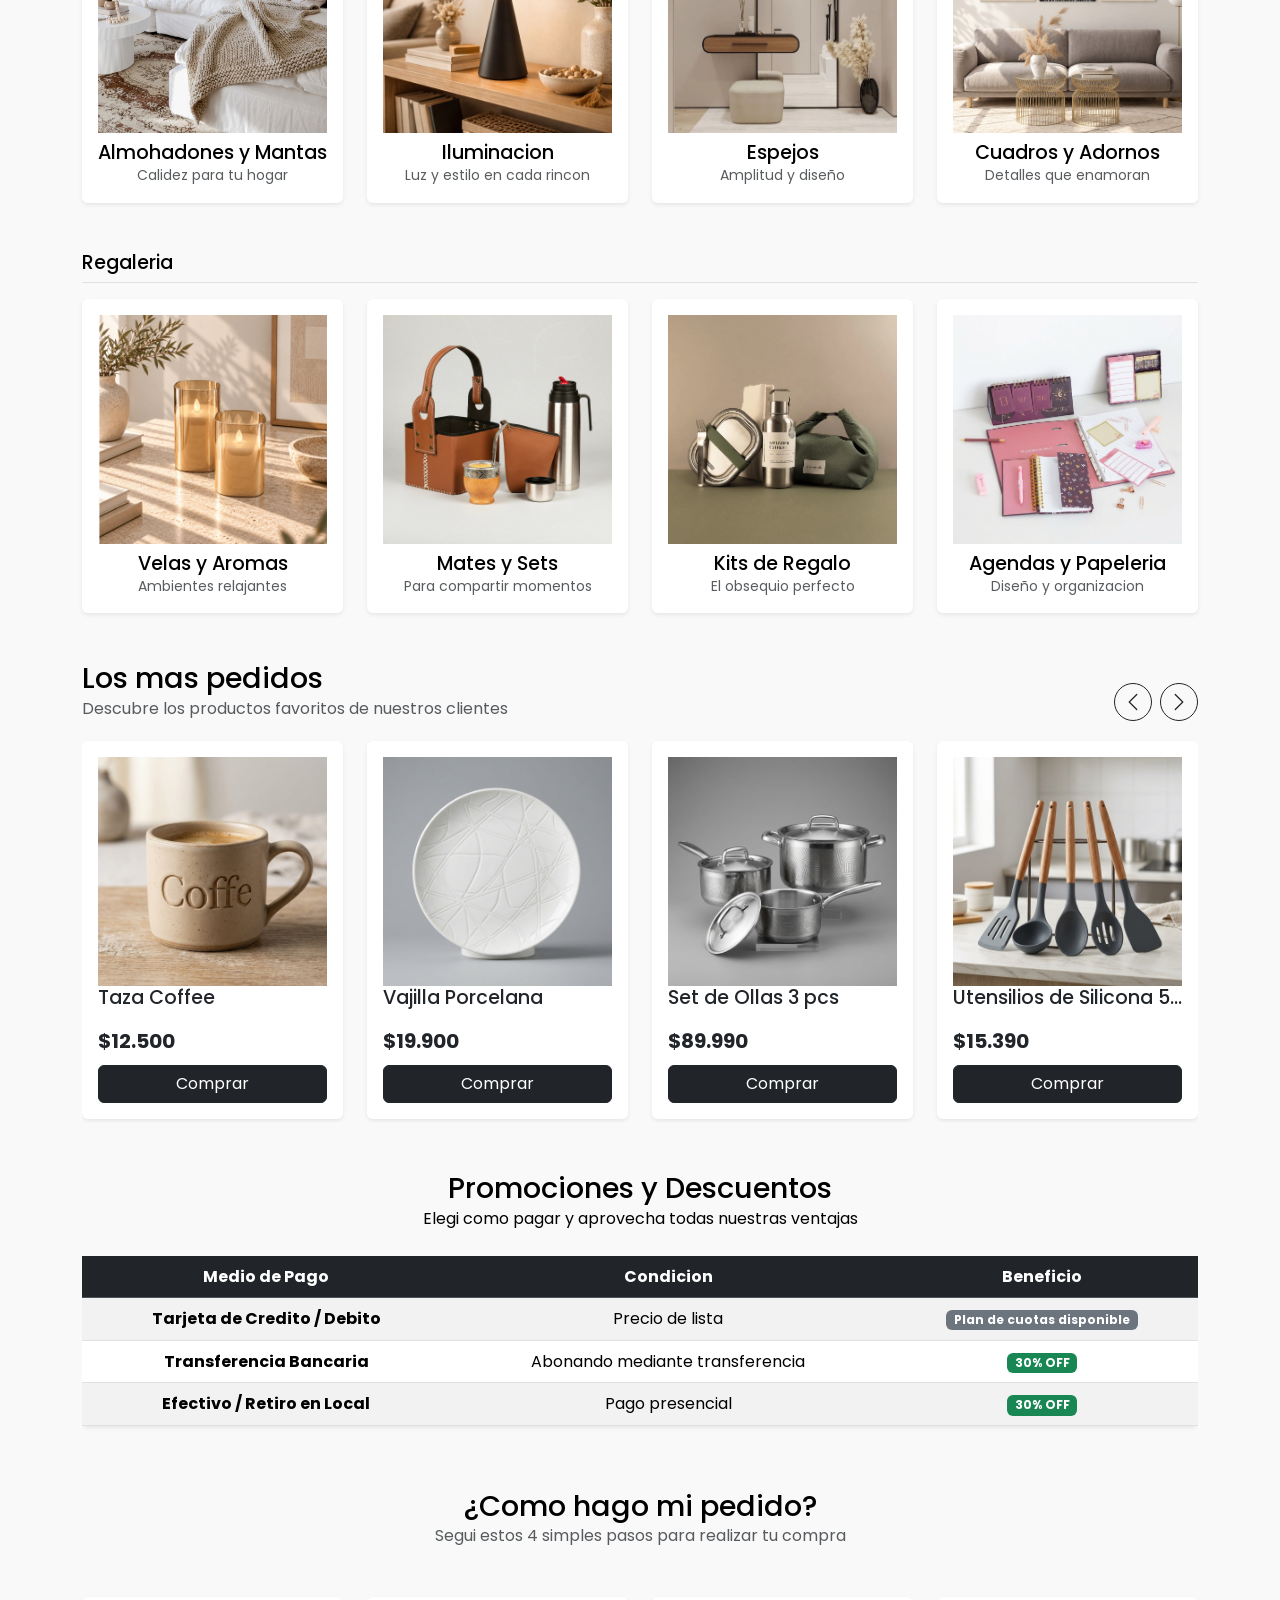
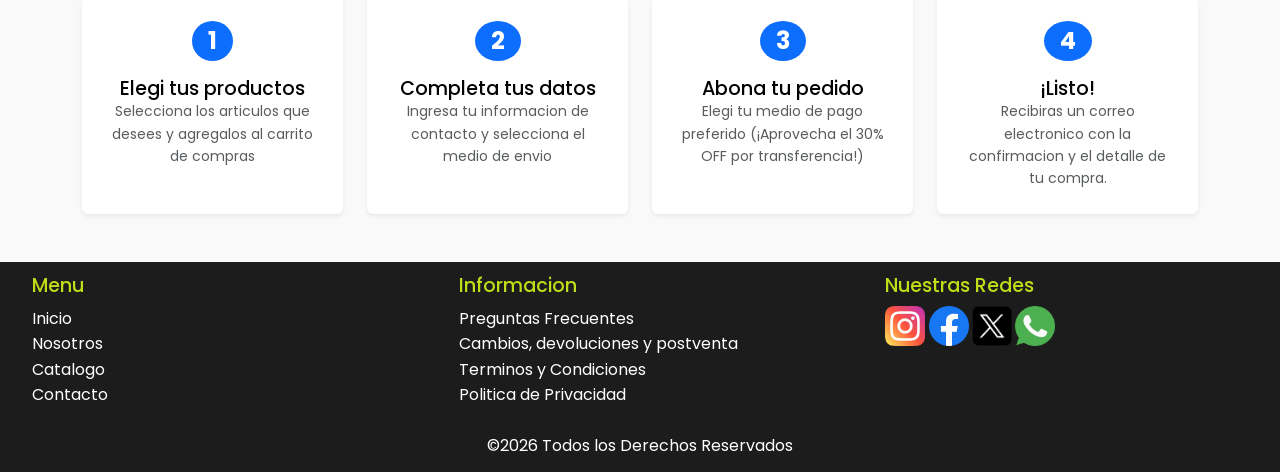
==== commit db09c0a9: "feat: eliminacion de la seccion formulario de contacto en index" ====
--- a/index.html
+++ b/index.html
@@ -333,43 +333,6 @@
             </div>
         </section>
 
-        <!--------------------- FORMULARIO DE CONTACTO --------------------->
-        <section class="container my-5" id="formulario-inicio">
-            <div class="text-center mb-5">
-                <h2>Contacto y Ubicacion</h2>
-                <p>¿Tenes alguna duda o queres visitarnos? Escribinos o dejanos tu mensaje</p>
-            </div>
-
-            <div class="row g-4 align-items-center">
-                <div class="col-lg-6">
-                    <form action="">
-                        <div class="mb-3">
-                            <label for="nombre" class="form-lables">Nombre:</label>
-                            <input type="text" class="form-control" id="nombre" placeholder="Escribe tu nombre" required>
-                        </div>
-
-                        <div class="mb-3">
-                            <label for="email" class="form-label">Correo electronico:</label>
-                            <input type="email" class="form-control" id="email" placeholder="tu@correo.com" required>
-                        </div>
-
-                        <div class="mb-3">
-                            <label for="mensaje" class="form-label">Mensaje:</label>
-                            <textarea class="form-control" id="mensaje" rows="4" placeholder="¿En que podemos ayudarte?"></textarea>
-                        </div>
-
-                        <button type="submit" class="btn btn-dark w-100 py-2">Enviar</button>
-                    </form>
-                </div>
-
-                <div class="col-lg-6">
-                    <div class="ratio ratio-4x3 shadow-sm rounded overflow-hidden">
-                        <iframe src="https://www.google.com/maps/embed?pb=!1m18!1m12!1m3!1d3286.3082298830523!2d-58.49125482493181!3d-34.54575045443813!2m3!1f0!2f0!3f0!3m2!1i1024!2i768!4f13.1!3m3!1m2!1s0x95bcb6c049b27a89%3A0xb4aff81f5c83b76b!2sDot%20Baires%20Shopping!5e0!3m2!1ses!2sar!4v1794008089907!5m2!1ses!2sar" width="600" height="450" style="border:0;" allowfullscreen="" loading="lazy" referrerpolicy="strict-origin-when-cross-origin"></iframe>
-                    </div>
-                </div>
-            </div>
-        </section>
-
         <!--------------------- COMO COMPRAR --------------------->
         <section class="container my-5">
             <div class="text-center mb-5">
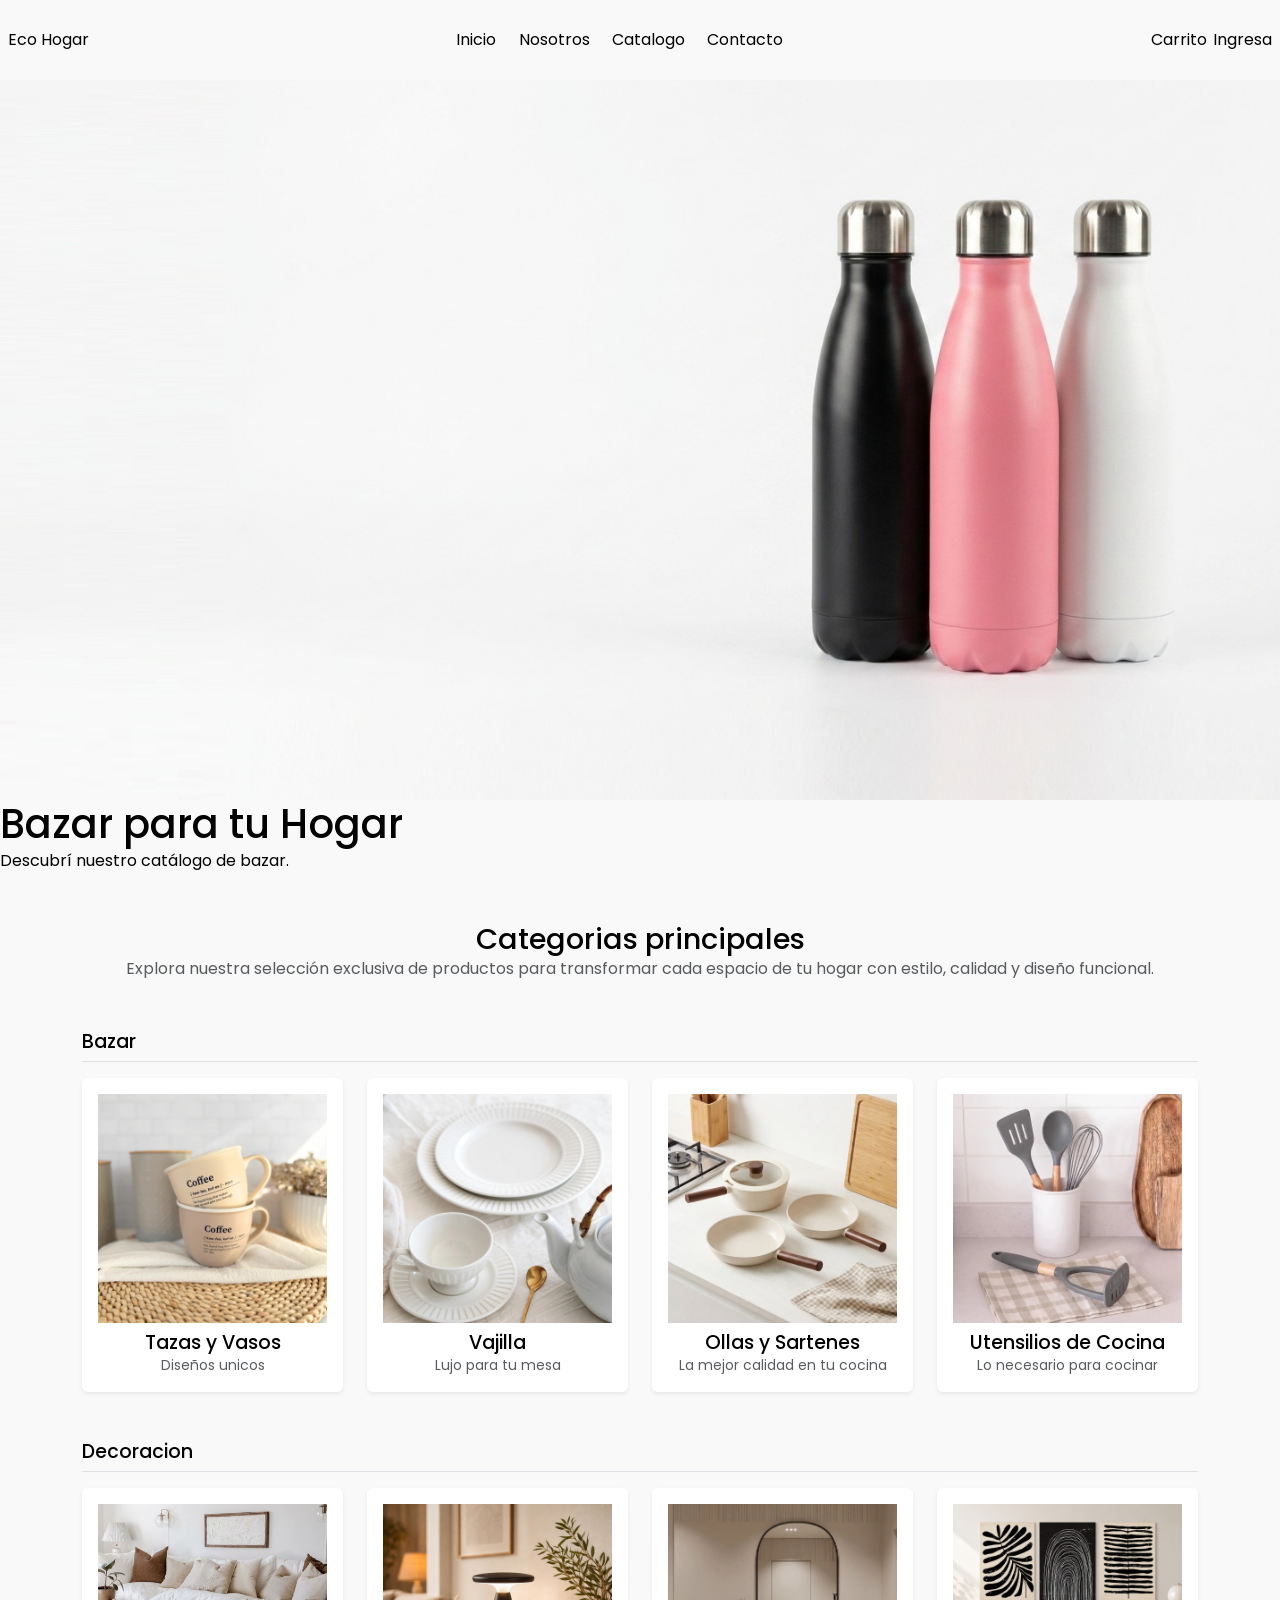
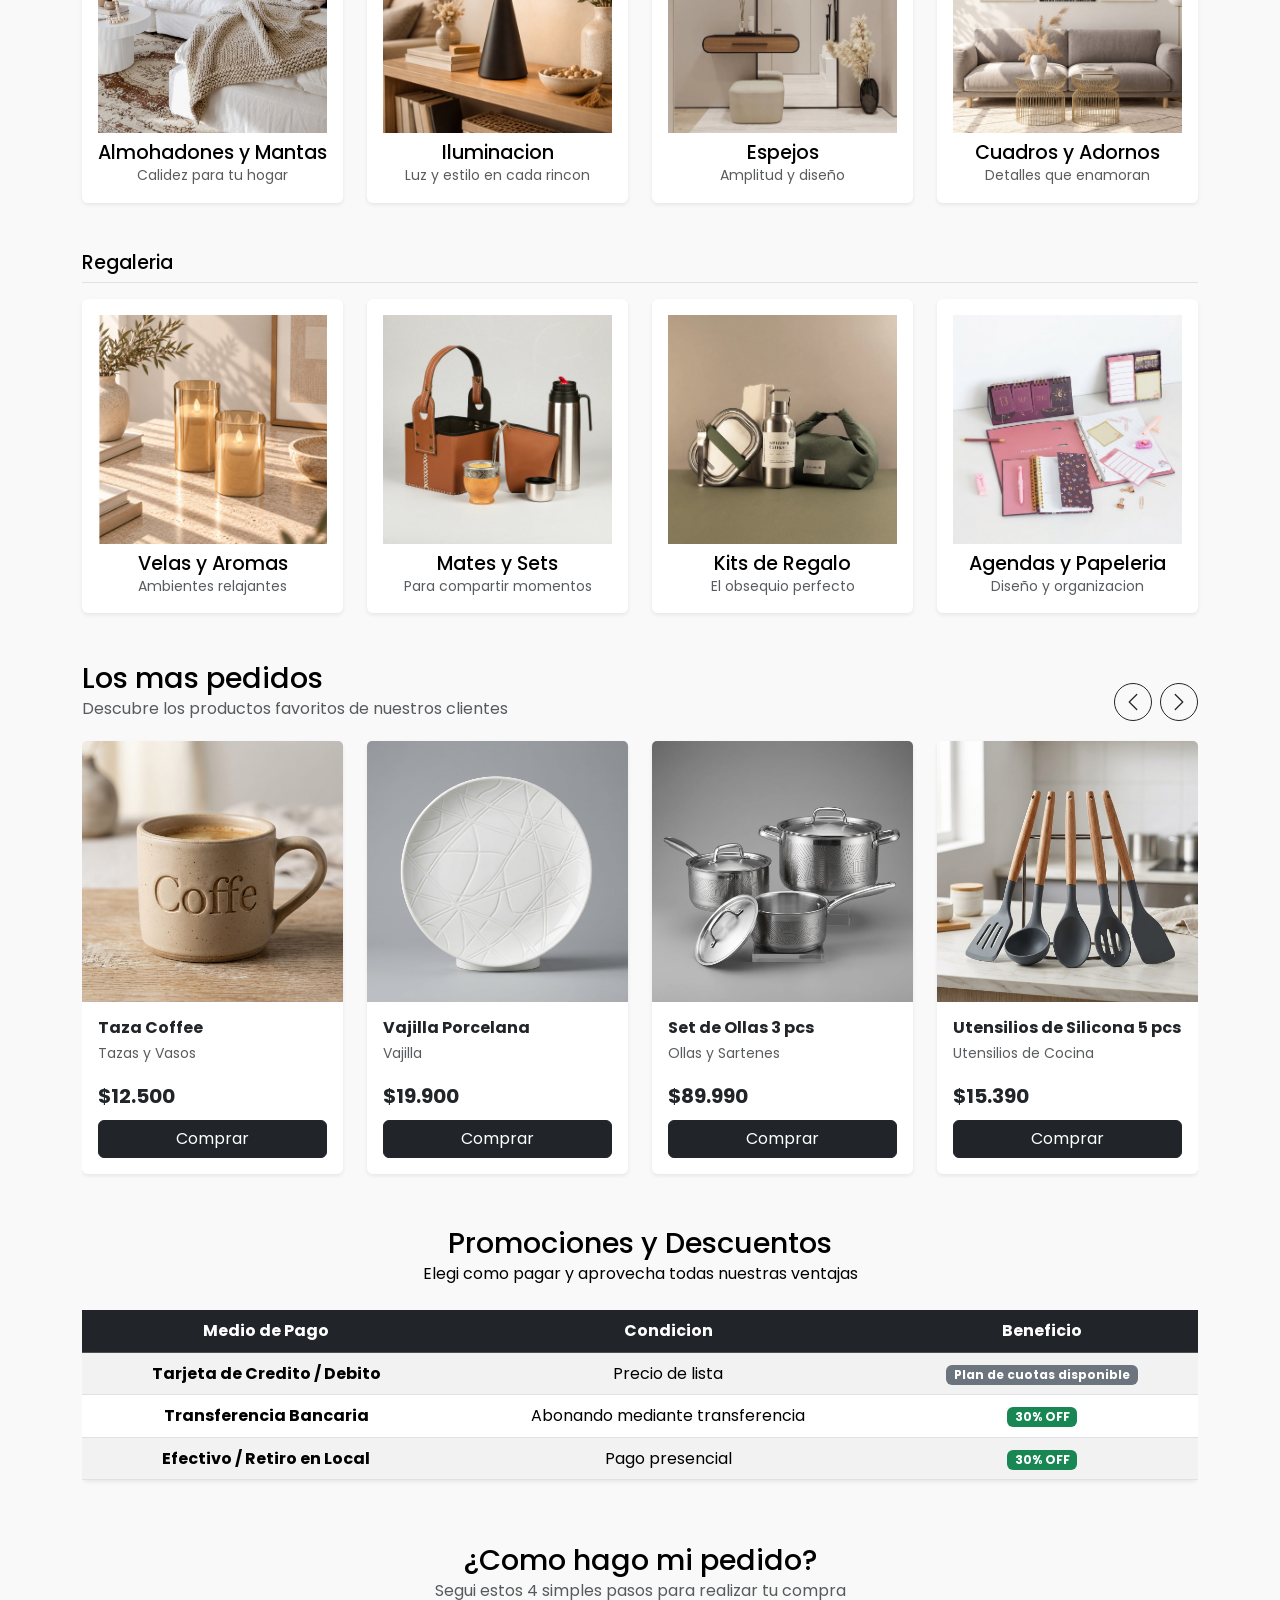
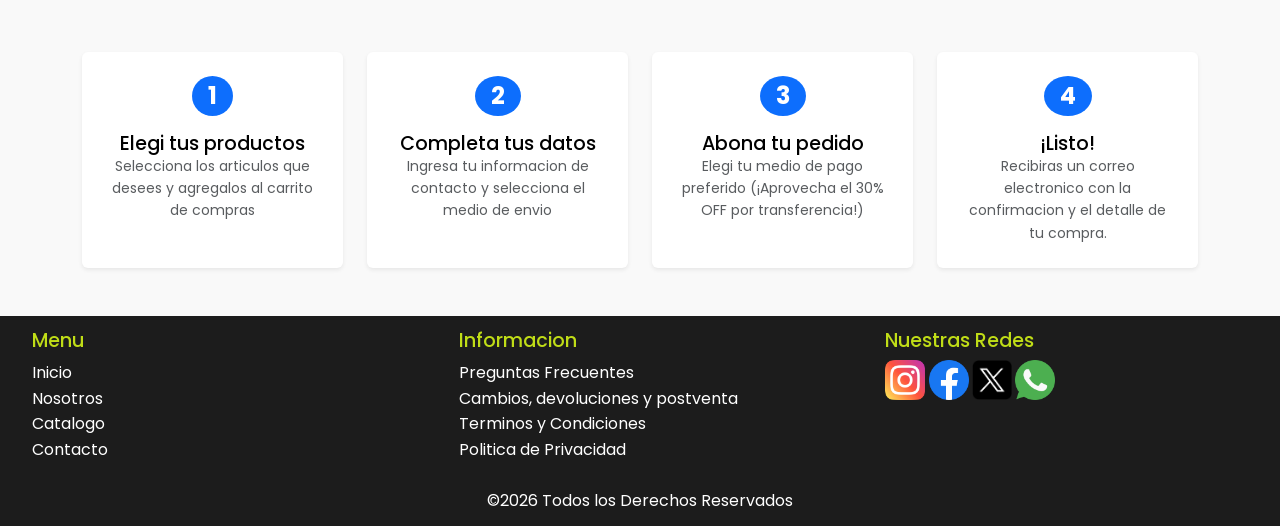
==== commit fe7129b8: "feat: reestructuracion completa de seccion mas pedidos" ====
--- a/index.html
+++ b/index.html
@@ -181,7 +181,7 @@
                     <p class="text-muted">Descubre los productos favoritos de nuestros clientes</p>
                 </div>
 
-                <div class="d-none d-md-flex gap-2">
+                <div class="d-flex gap-2">
                     <button class="btn btn-outline-dark rounded-circle p-2" type="button" data-bs-target="#carouselMasPedidos" data-bs-slide="prev" aria-label="Anterior">
                         <svg xmlns="http://www.w3.org/2000/svg" width="20" height="20" fill="currentColor" class="bi bi-chevron-left" viewBox="0 0 16 16">
                             <path fill-rule="evenodd" d="M11.354 1.646a.5.5 0 0 1 0 .708L5.707 8l5.647 5.646a.5.5 0 0 1-.708.708l-6-6a.5.5 0 0 1 0-.708l6-6a.5.5 0 0 1 .708 0z"/>
@@ -199,46 +199,50 @@
                 <ul class="carousel-inner">
                     <li class="carousel-item my-1 active">
                         <div class="row g-4">
-                            <div class="col-md-3">
-                                <article class="card h-100 shadow-sm border-0 p-3 text-start">
-                                    <img src="./assets/images/products/taza-ceramica-grabado-coffe.jpg" alt="Taza de cerámica beige con la palabra Coffe grabada en relieve, apoyada sobre una superficie de madera.">
-                                    <div class="card-body d-flex flex-column p-0">
-                                        <h3 class="card-title text-truncate">Taza Coffee</h3>
+                            <div class="col-md-3 col-6">
+                                <article class="card h-100 shadow-sm border-0">
+                                    <img src="./assets/images/products/taza-ceramica-grabado-coffe.jpg" class="card-img-top" alt="Taza de cerámica beige con la palabra Coffe grabada en relieve, apoyada sobre una superficie de madera.">
+                                    <div class="card-body d-flex flex-column">
+                                        <h3 class="h6 card-title fw-bold text-truncate mb-1" title="Taza Coffe">Taza Coffee</h3>
+                                        <span class="text-muted small mb-2">Tazas y Vasos</span>
                                         <span class="fw-bold fs-5 my-2">$12.500</span>
-                                        <button type="button" class="btn btn-dark mt-auto">Comprar</button>
-                                    </div>
-                                </article>
-                            </div>
-
-                            <div class="col-md-3">
-                                <article class="card h-100 shadow-sm border-0 p-3 text-start">
-                                    <img src="./assets/images/products/plato-porcelana-blanca-circular.jpg" alt="Plato circular de porcelana blanca con diseño texturizado en relieve de líneas geométricas entrelazadas.">
-                                    <div class="card-body d-flex flex-column p-0">
-                                        <h3 class="card-title text-truncate">Vajilla Porcelana</h3>
+                                        <button type="button" class="btn btn-dark mt-auto w-100">Comprar</button>
+                                    </div>
+                                </article>
+                            </div>
+
+                            <div class="col-md-3 col-6">
+                                <article class="card h-100 shadow-sm border-0">
+                                    <img src="./assets/images/products/plato-porcelana-blanca-circular.jpg" class="card-img-top" alt="Plato circular de porcelana blanca con diseño texturizado en relieve de líneas geométricas entrelazadas.">
+                                    <div class="card-body d-flex flex-column">
+                                        <h3 class="h6 card-title fw-bold text-truncate mb-1" title="Vajilla Porcelana">Vajilla Porcelana</h3>
+                                        <span class="text-muted small mb-2">Vajilla</span>
                                         <span class="fw-bold fs-5 my-2">$19.900</span>
-                                        <button type="button" class="btn btn-dark mt-auto">Comprar</button>
-                                    </div>
-                                </article>
-                            </div>
-
-                            <div class="col-md-3">
-                                <article class="card h-100 shadow-sm border-0 p-3 text-start">
-                                    <img src="./assets/images/products/set-de-ollas-acero-inoxidable-3-piezas.jpg" alt="Set de ollas y cacerolas de acero inoxidable con textura geométrica grabada y tapas metálicas.">
-                                    <div class="card-body d-flex flex-column p-0">
-                                        <h3 class="card-title text-truncate">Set de Ollas 3 pcs</h3>
+                                        <button type="button" class="btn btn-dark mt-auto w-100">Comprar</button>
+                                    </div>
+                                </article>
+                            </div>
+
+                            <div class="col-md-3 col-6">
+                                <article class="card h-100 shadow-sm border-0">
+                                    <img src="./assets/images/products/set-de-ollas-acero-inoxidable-3-piezas.jpg" class="card-img-top" alt="Set de ollas y cacerolas de acero inoxidable con textura geométrica grabada y tapas metálicas.">
+                                    <div class="card-body d-flex flex-column">
+                                        <h3 class="h6 card-title fw-bold text-truncate mb-1" title="Set de Ollas 3 pcs">Set de Ollas 3 pcs</h3>
+                                        <span class="text-muted small mb-2">Ollas y Sartenes</span>
                                         <span class="fw-bold fs-5 my-2">$89.990</span>
-                                        <button type="button" class="btn btn-dark mt-auto">Comprar</button>
-                                    </div>
-                                </article>
-                            </div>
-
-                            <div class="col-md-3">
-                                <article class="card h-100 shadow-sm border-0 p-3 text-start">
-                                    <img src="./assets/images/products/set-utensilios-de-silicona-5-piezas.jpg" alt="Set de 5 utensilios de cocina de silicona gris con mangos de madera, colgados en un soporte metálico sobre una mesada.">
-                                    <div class="card-body d-flex flex-column p-0">
-                                        <h3 class="card-title text-truncate">Utensilios de Silicona 5 pcs</h3>
+                                        <button type="button" class="btn btn-dark mt-auto w-100">Comprar</button>
+                                    </div>
+                                </article>
+                            </div>
+
+                            <div class="col-md-3 col-6">
+                                <article class="card h-100 shadow-sm border-0">
+                                    <img src="./assets/images/products/set-utensilios-de-silicona-5-piezas.jpg" class="card-img-top" alt="Set de 5 utensilios de cocina de silicona gris con mangos de madera, colgados en un soporte metálico sobre una mesada.">
+                                    <div class="card-body d-flex flex-column">
+                                        <h3 class="h6 card-title fw-bold text-truncate mb-1" title="Utensilios de Silicona 5 pcs">Utensilios de Silicona 5 pcs</h3>
+                                        <span class="text-muted small mb-2">Utensilios de Cocina</span>
                                         <span class="fw-bold fs-5 my-2">$15.390</span>
-                                        <button type="button" class="btn btn-dark mt-auto">Comprar</button>
+                                        <button type="button" class="btn btn-dark mt-auto w-100">Comprar</button>
                                     </div>
                                 </article>
                             </div>
@@ -247,46 +251,50 @@
 
                     <li class="carousel-item my-1">
                         <div class="row g-4">
-                            <div class="col-md-3">
-                                <article class="card h-100 shadow-sm border-0 p-3 text-start">
-                                    <img src="./assets/images/products/manta-tejida-con-textura.jpg" alt="Manta tejida gruesa de lana en color beige con diseño de trenzas, apoyada sobre el respaldo de un sofá gris en un living luminoso.">
-                                    <div class="card-body d-flex flex-column p-0">
-                                        <h3 class="card-title text-truncate">Manta Tejida</h3>
+                            <div class="col-md-3 col-6">
+                                <article class="card h-100 shadow-sm border-0">
+                                    <img src="./assets/images/products/manta-tejida-con-textura.jpg" class="card-img-top" alt="Manta tejida gruesa de lana en color beige con diseño de trenzas, apoyada sobre el respaldo de un sofá gris en un living luminoso.">
+                                    <div class="card-body d-flex flex-column">
+                                        <h3 class="h6 card-title fw-bold text-truncate mb-1" title="Manta Tejida">Manta Tejida</h3>
+                                        <span class="text-muted small mb-2">Almohadones y Mantas</span>
                                         <span class="fw-bold fs-5 my-2">$34.490</span>
-                                        <button type="button" class="btn btn-dark mt-auto">Comprar</button>
-                                    </div>
-                                </article>
-                            </div>
-
-                            <div class="col-md-3">
-                                <article class="card h-100 shadow-sm border-0 p-3 text-start">
-                                    <img src="./assets/images/products/lampara-industrial-calida.jpg" alt="Lámpara de escritorio articulada de metal negro con luz LED cálida encendida.">
-                                    <div class="card-body d-flex flex-column p-0">
-                                        <h3 class="card-title text-truncate">Lampara LED artiulado</h3>
+                                        <button type="button" class="btn btn-dark mt-auto w-100">Comprar</button>
+                                    </div>
+                                </article>
+                            </div>
+
+                            <div class="col-md-3 col-6">
+                                <article class="card h-100 shadow-sm border-0">
+                                    <img src="./assets/images/products/lampara-industrial-calida.jpg" class="card-img-top" alt="Lámpara de escritorio articulada de metal negro con luz LED cálida encendida.">
+                                    <div class="card-body d-flex flex-column">
+                                        <h3 class="h6 card-title fw-bold text-truncate mb-1" title="Lampara LED articulada">Lampara LED artiulada</h3>
+                                        <span class="text-muted small mb-2">Iluminacion</span>
                                         <span class="fw-bold fs-5 my-2">$12.490</span>
-                                        <button type="button" class="btn btn-dark mt-auto">Comprar</button>
-                                    </div>
-                                </article>
-                            </div>
-
-                            <div class="col-md-3">
-                                <article class="card h-100 shadow-sm border-0 p-3 text-start">
-                                    <img src="./assets/images/products/espejo-cuerpo-completo-2-metros.jpg" alt="Espejo de cuerpo entero rectangular con marco negro delgado, apoyado en una pared blanca reflejando una sala de estar moderna.">
-                                    <div class="card-body d-flex flex-column p-0">
-                                        <h3 class="card-title text-truncate">Espejo Arqueado</h3>
+                                        <button type="button" class="btn btn-dark mt-auto w-100">Comprar</button>
+                                    </div>
+                                </article>
+                            </div>
+
+                            <div class="col-md-3 col-6">
+                                <article class="card h-100 shadow-sm border-0">
+                                    <img src="./assets/images/products/espejo-cuerpo-completo-2-metros.jpg" class="card-img-top" alt="Espejo de cuerpo entero rectangular con marco negro delgado, apoyado en una pared blanca reflejando una sala de estar moderna.">
+                                    <div class="card-body d-flex flex-column">
+                                        <h3 class="h6 card-title fw-bold text-truncate mb-1" title="Espejo Arqueado">Espejo Arqueado</h3>
+                                        <span class="text-muted small mb-2">Espejos</span>
                                         <span class="fw-bold fs-5 my-2">$65.490</span>
-                                        <button type="button" class="btn btn-dark mt-auto">Comprar</button>
-                                    </div>
-                                </article>
-                            </div>
-
-                            <div class="col-md-3">
-                                <article class="card h-100 shadow-sm border-0 p-3 text-start">
-                                    <img src="./assets/images/products/set-de-mate-amargo-5-piezas.jpg" alt="Set de mate completo de 5 piezas con termo, mate forrado en cuero con detalles metálicos, bombilla y yerbera sobre una mesa de madera.">
-                                    <div class="card-body d-flex flex-column p-0">
-                                        <h3 class="card-title text-truncate">Set de Mate 5 Piezas</h3>
+                                        <button type="button" class="btn btn-dark mt-auto w-100">Comprar</button>
+                                    </div>
+                                </article>
+                            </div>
+
+                            <div class="col-md-3 col-6">
+                                <article class="card h-100 shadow-sm border-0">
+                                    <img src="./assets/images/products/set-de-mate-amargo-5-piezas.jpg" class="card-img-top" alt="Set de mate completo de 5 piezas con termo, mate forrado en cuero con detalles metálicos, bombilla y yerbera sobre una mesa de madera.">
+                                    <div class="card-body d-flex flex-column">
+                                        <h3 class="h6 card-title fw-bold text-truncate mb-1" title="Set de Mate 5 Piezas">Set de Mate 5 Piezas</h3>
+                                        <span class="text-muted small mb-2">Mates y Sets</span>
                                         <span class="fw-bold fs-5 my-2">$42.990</span>
-                                        <button type="button" class="btn btn-dark mt-auto">Comprar</button>
+                                        <button type="button" class="btn btn-dark mt-auto w-100">Comprar</button>
                                     </div>
                                 </article>
                             </div>
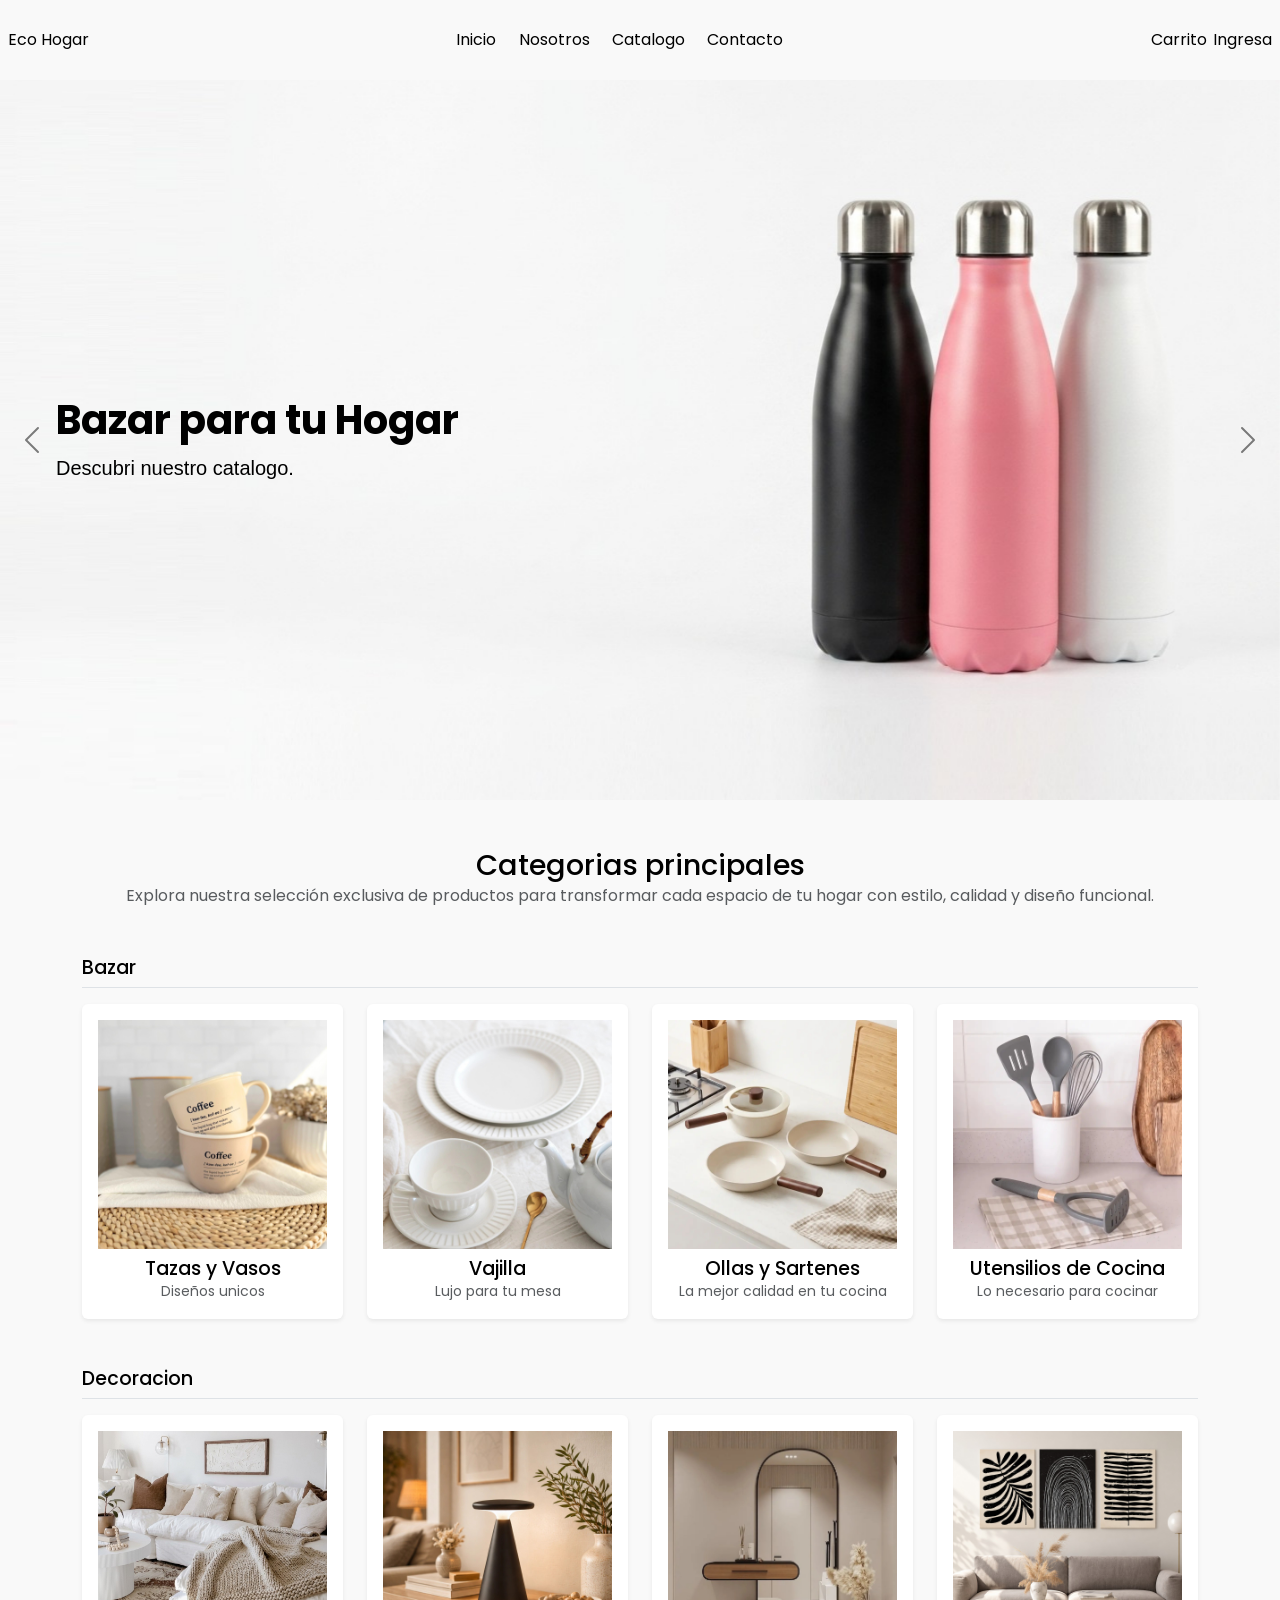
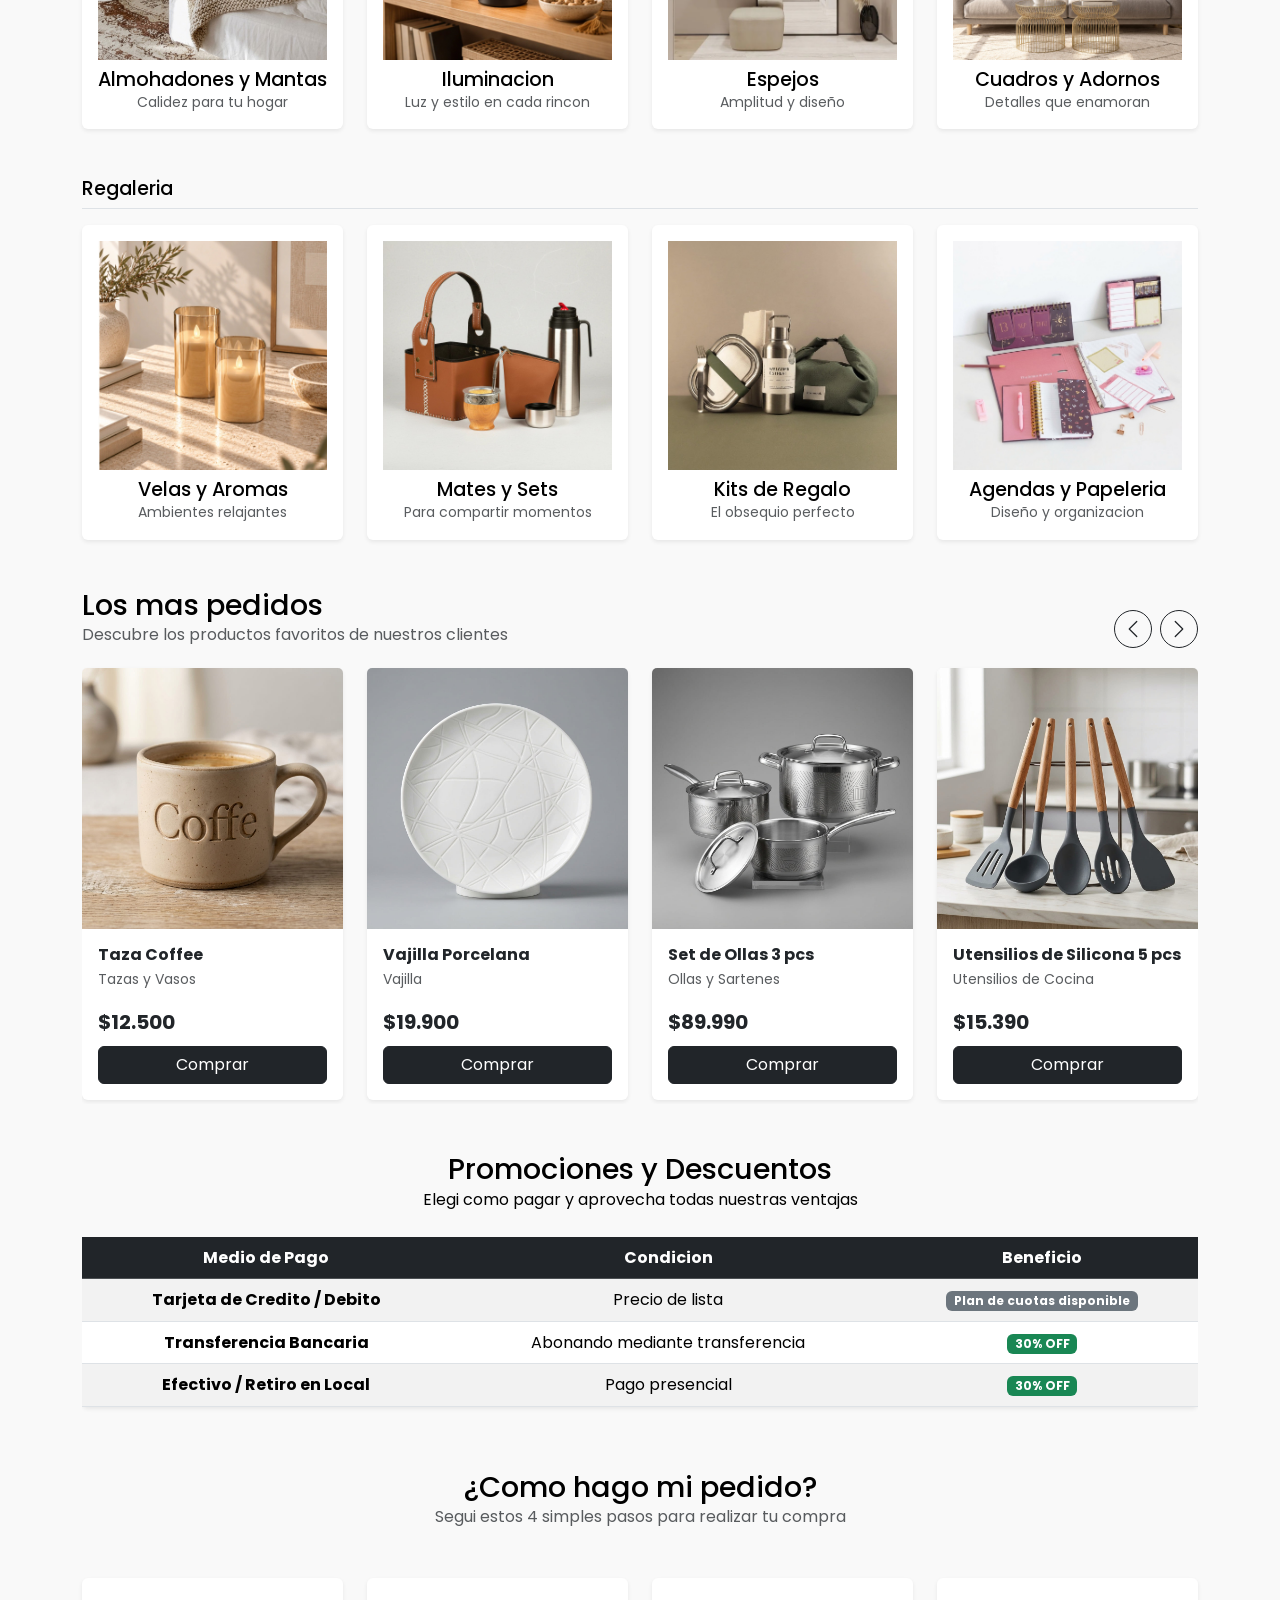
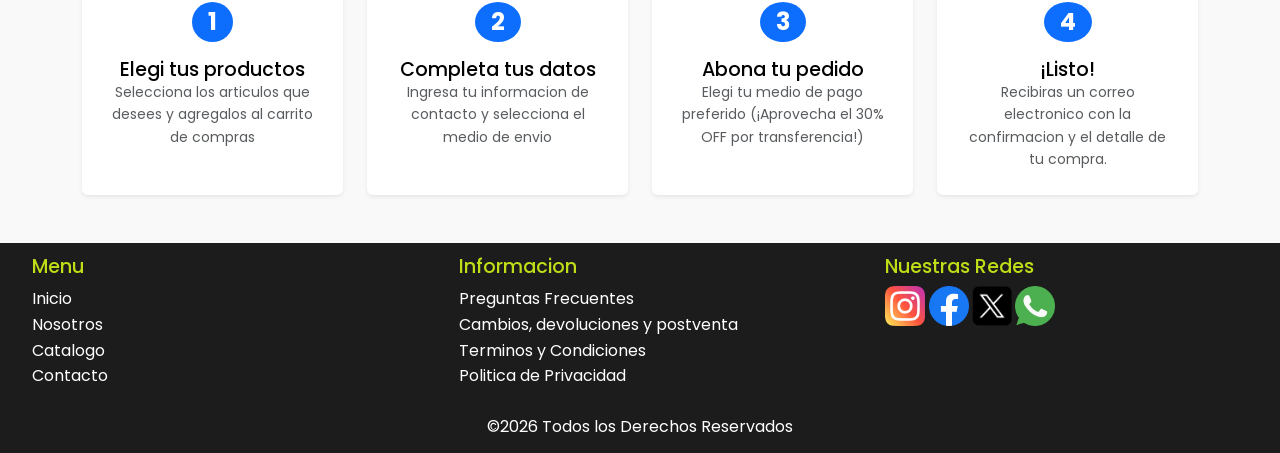
==== commit cd6a9f7f: "feat: reestructuracion y maquetacion del hero principal para ordenadores" ====
--- a/index.html
+++ b/index.html
@@ -41,13 +41,28 @@
     <!--------------------- CUERPO PRINCIPAL --------------------->
     <main>
         <!--------------------- PORTADA Y TITULO PRINCIPAL --------------------->
-        <section id="hero-principal">
-            <div>
-                <img loading="eager" fetchpriority="high" src="./assets/images/botella-acero-inoxidable-portada-horizontal.jpg" alt="Botellas de Acero Inoxidable de 750ml en un fondo blanco">
-            </div>
-            <div>
-                <h1>Bazar para tu Hogar</h1>
-                <p>Descubrí nuestro catálogo de bazar.</p>
+        <section id="hero-principal" class="position-relative">
+            <div id="carouselHeroPrincipal" class="carousel carousel-dark slide" data-bs-ride="carousel">
+                <div class="carousel-inner">
+                    <div class="carousel-item active">
+                        <img loading="eager" fetchpriority="high" src="./assets/images/botella-acero-inoxidable-portada-horizontal.jpg" class="d-block w-100" alt="Botellas de Acero Inoxidable de 750ml en un fondo blanco">
+                    </div>
+                    <div class="carousel-item">
+                        <img loading="eager" fetchpriority="high" src="./assets/images/vaso-termico-con-tapa-portada-horizontal.jpg" class="d-block w-100" alt="Vasos termicos de Acero Inoxidable en un fondo blanco">
+                    </div>
+                </div>
+                
+                <button class="carousel-control-prev w-auto h-auto top-50 bottom-auto translate-middle-y px-2 px-md-3" type="button" data-bs-target="#carouselHeroPrincipal" data-bs-slide="prev" aria-label="Anterior">
+                    <span class="carousel-control-prev-icon" aria-hidden="true"></span>
+                </button>
+                <button class="carousel-control-next w-auto h-auto top-50 bottom-auto translate-middle-y px-2 px-md-3" type="button" data-bs-target="#carouselHeroPrincipal" data-bs-slide="next" aria-label="Siguiente">
+                    <span class="carousel-control-next-icon" aria-hidden="true"></span>
+                </button>
+            </div>
+
+            <div class="position-absolute top-50 start-0 translate-middle-y ps-5 ms-2 pe-5">
+                <h1 class="h1 fw-bold mb-2">Bazar para tu Hogar</h1>
+                <p class="lead fs-5">Descubri nuestro catalogo.</p>
             </div>
         </section>
 
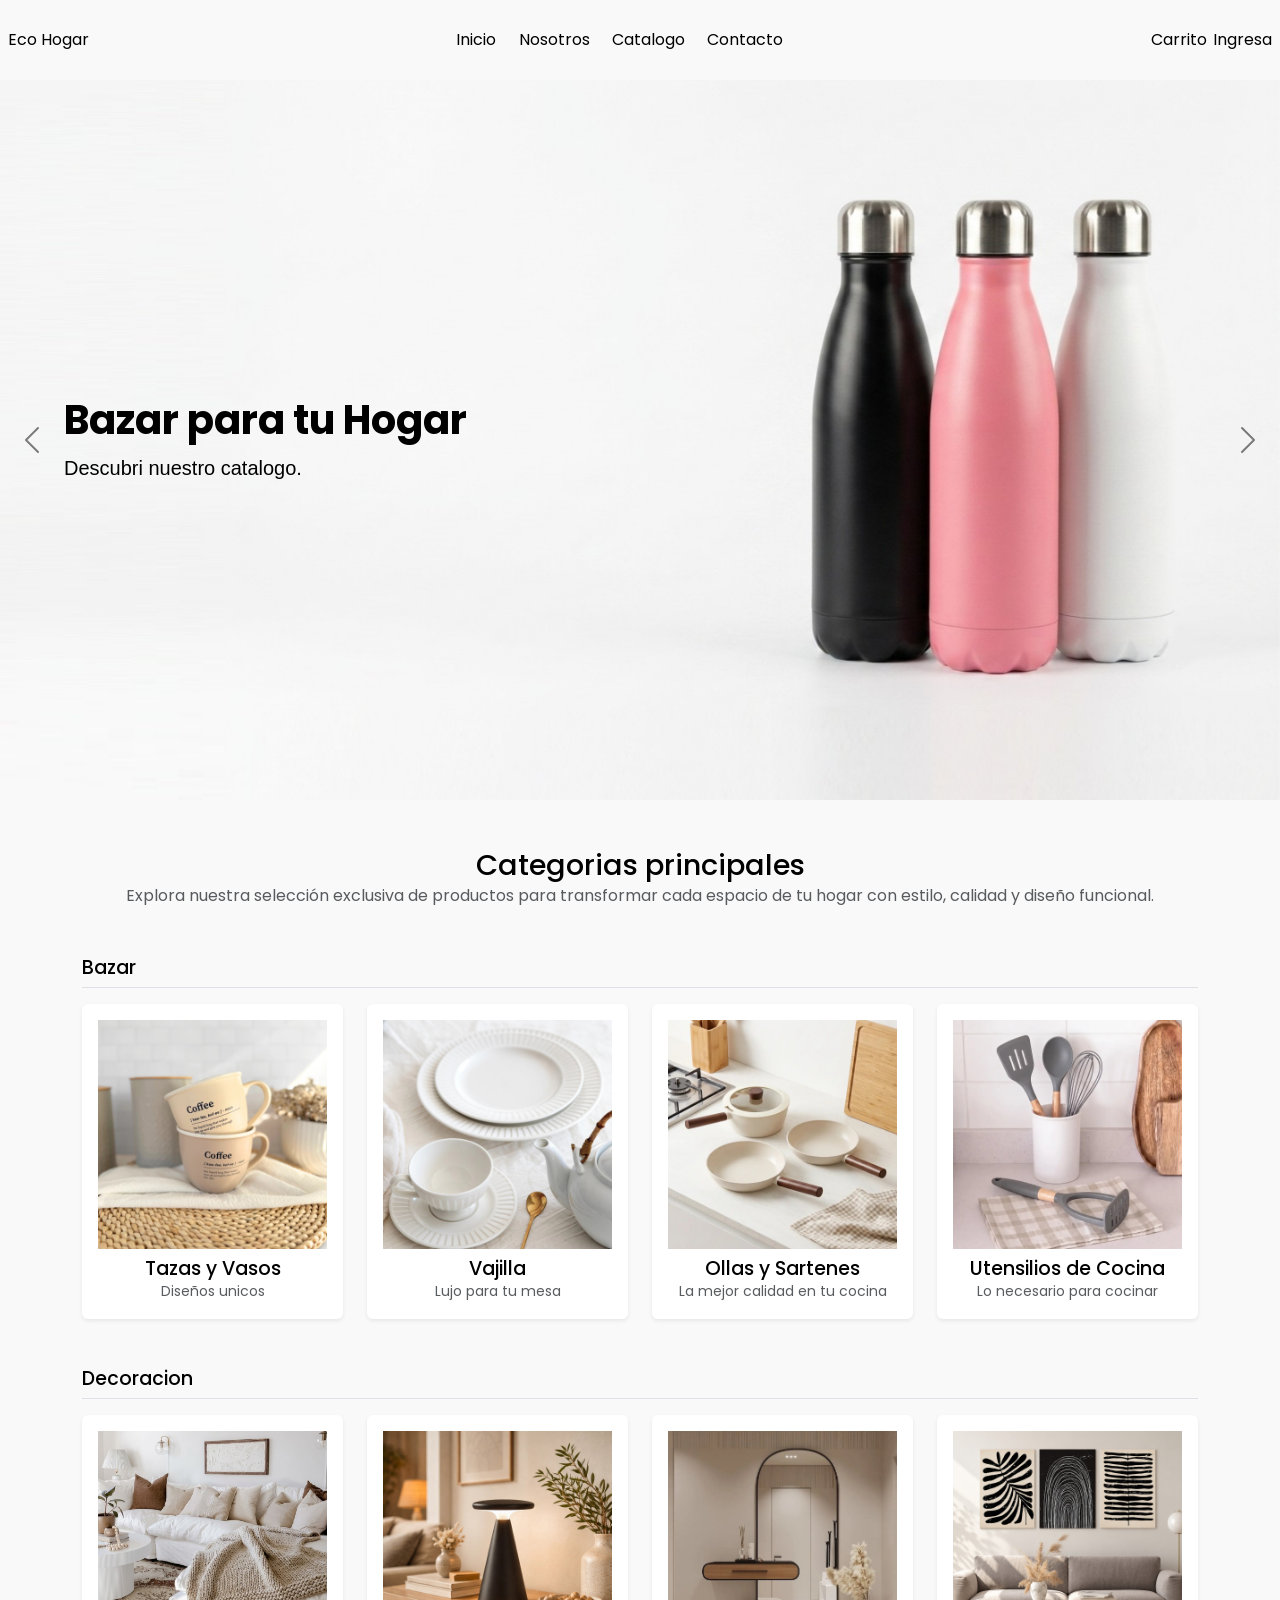
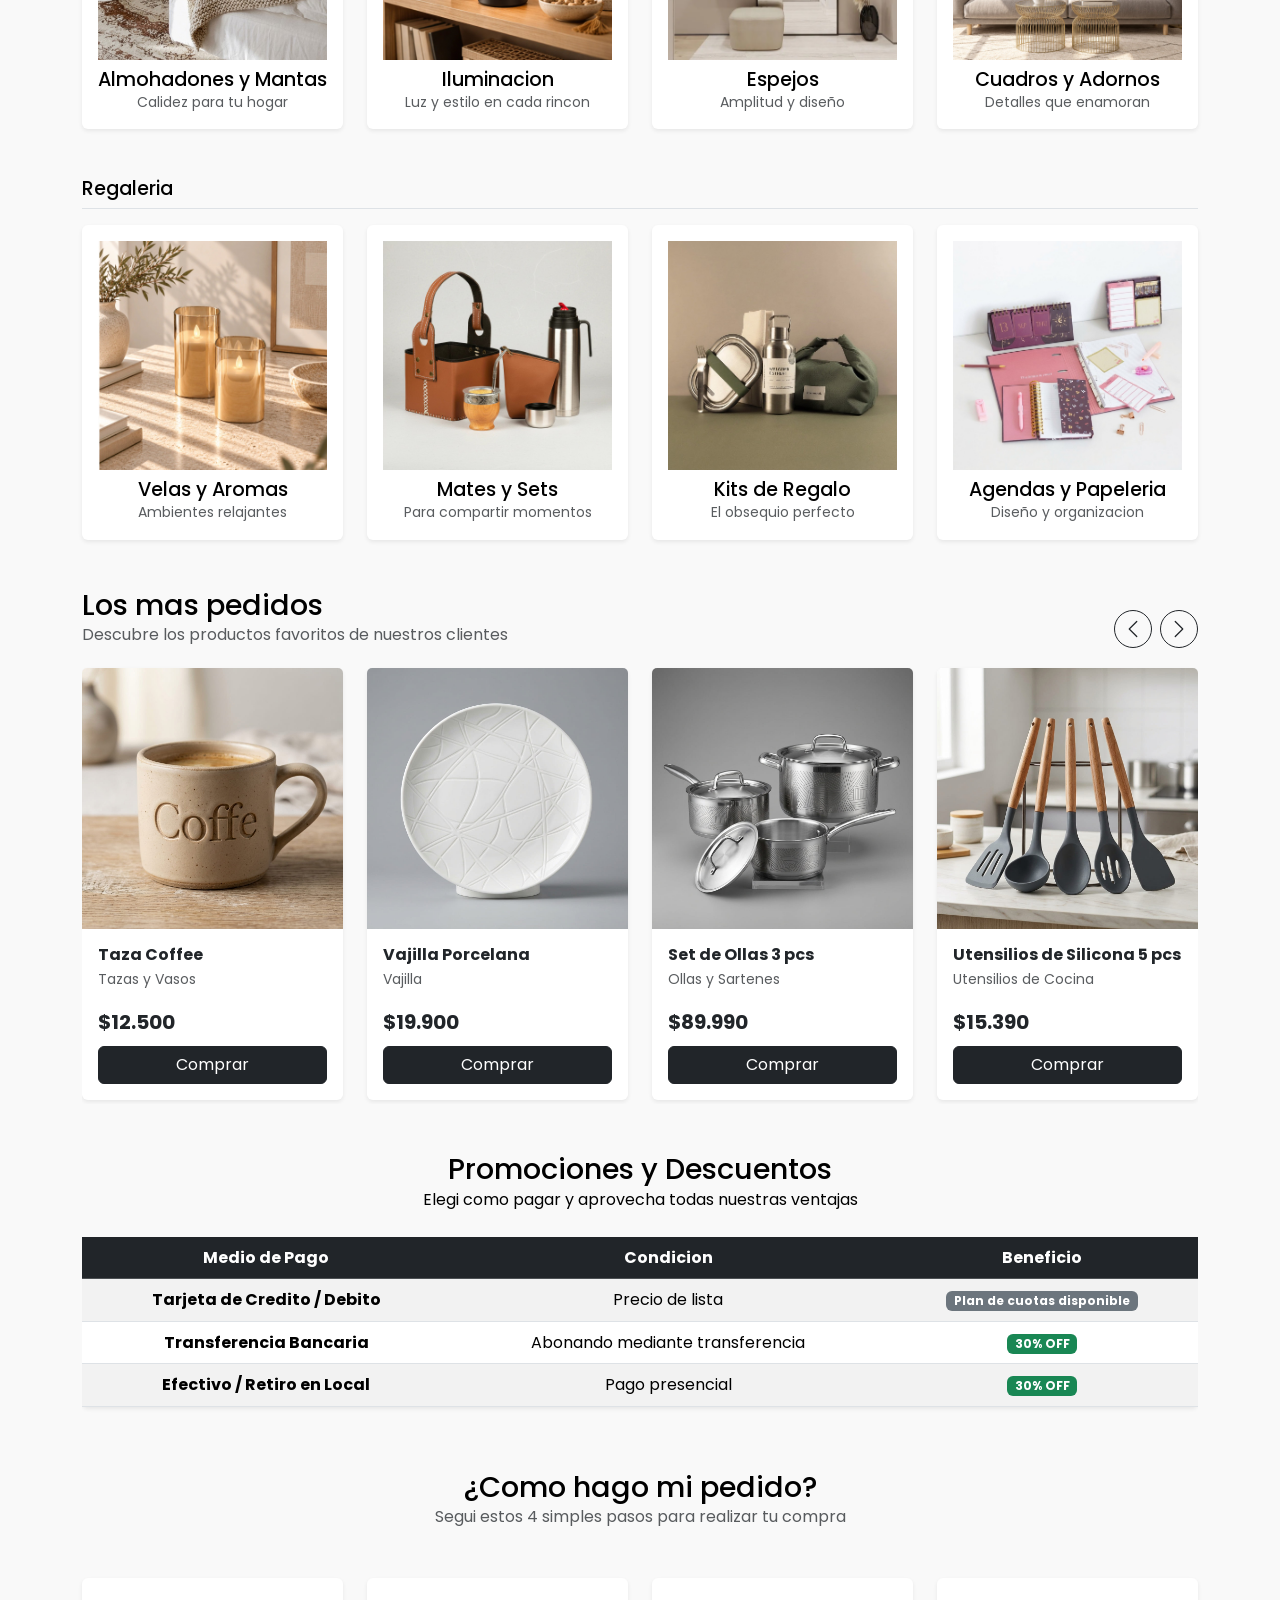
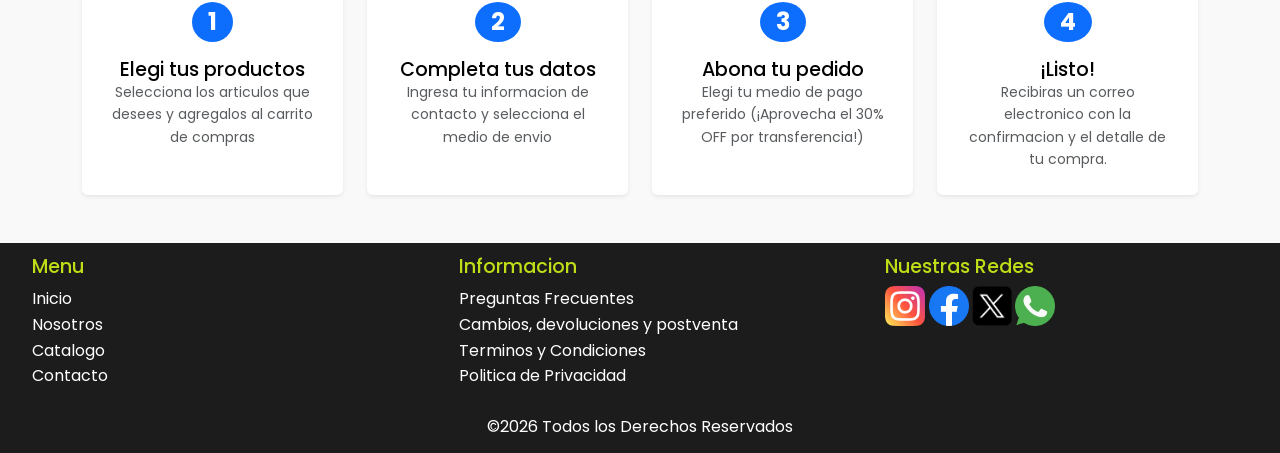
==== commit f2d9823c: "feat: maquetacion con clases bootstrap para dispositivos mobiles" ====
--- a/index.html
+++ b/index.html
@@ -45,10 +45,12 @@
             <div id="carouselHeroPrincipal" class="carousel carousel-dark slide" data-bs-ride="carousel">
                 <div class="carousel-inner">
                     <div class="carousel-item active">
-                        <img loading="eager" fetchpriority="high" src="./assets/images/botella-acero-inoxidable-portada-horizontal.jpg" class="d-block w-100" alt="Botellas de Acero Inoxidable de 750ml en un fondo blanco">
+                        <img loading="eager" fetchpriority="high" src="./assets/images/botella-acero-inoxidable-portada-horizontal.jpg" class="d-none d-sm-block w-100" alt="Botellas de Acero Inoxidable de 750ml en un fondo blanco posicionados en la parte lateral derecha.">
+                        <img loading="eager" fetchpriority="high" src="./assets/images/vaso-termico-con-tapa-portada-vertical.jpg" class="d-block d-sm-none w-100" alt="Vasos termicos de Acero Inoxidable en un fondo blanco posicionados en la parte superior.">
                     </div>
                     <div class="carousel-item">
-                        <img loading="eager" fetchpriority="high" src="./assets/images/vaso-termico-con-tapa-portada-horizontal.jpg" class="d-block w-100" alt="Vasos termicos de Acero Inoxidable en un fondo blanco">
+                        <img loading="eager" fetchpriority="high" src="./assets/images/vaso-termico-con-tapa-portada-horizontal.jpg" class="d-none d-sm-block w-100" alt="Vasos termicos de Acero Inoxidable en un fondo blanco posicionados en la parte lateral derecha.">
+                        <img loading="eager" fetchpriority="high" src="./assets/images/mate-plastico-economico-portada-vertical.jpg" class="d-block d-sm-none w-100" alt="Mates plasticos de color apilados en un fondo blanco posicionados en la parte superior.">
                     </div>
                 </div>
                 
@@ -60,8 +62,8 @@
                 </button>
             </div>
 
-            <div class="position-absolute top-50 start-0 translate-middle-y ps-5 ms-2 pe-5">
-                <h1 class="h1 fw-bold mb-2">Bazar para tu Hogar</h1>
+            <div class="position-absolute top-50 start-0 translate-middle-y ps-5 ms-3 pe-5 mt-5 pt-5 mt-sm-0 pt-sm-0">
+                <h1 class="h1 fw-bold mb-2 mt-5 pt-5 mt-sm-0 pt-sm-0">Bazar para tu Hogar</h1>
                 <p class="lead fs-5">Descubri nuestro catalogo.</p>
             </div>
         </section>
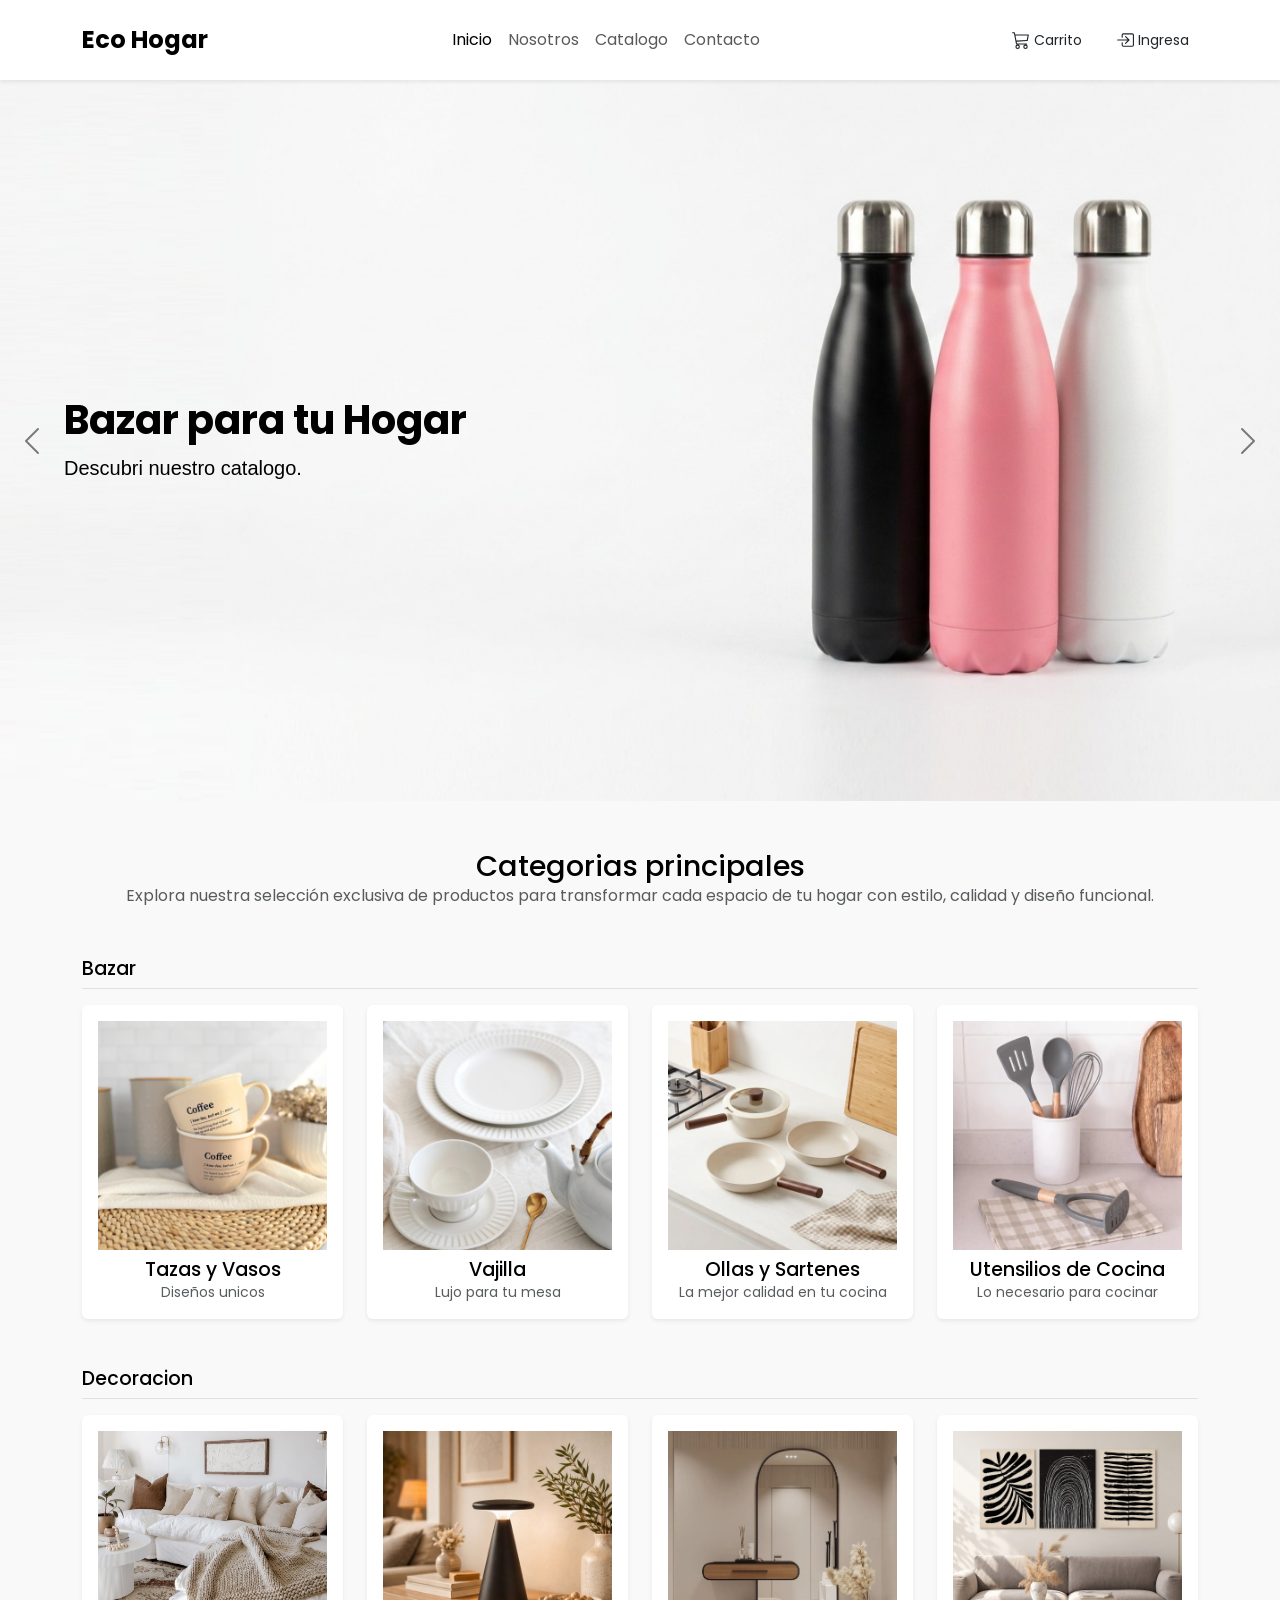
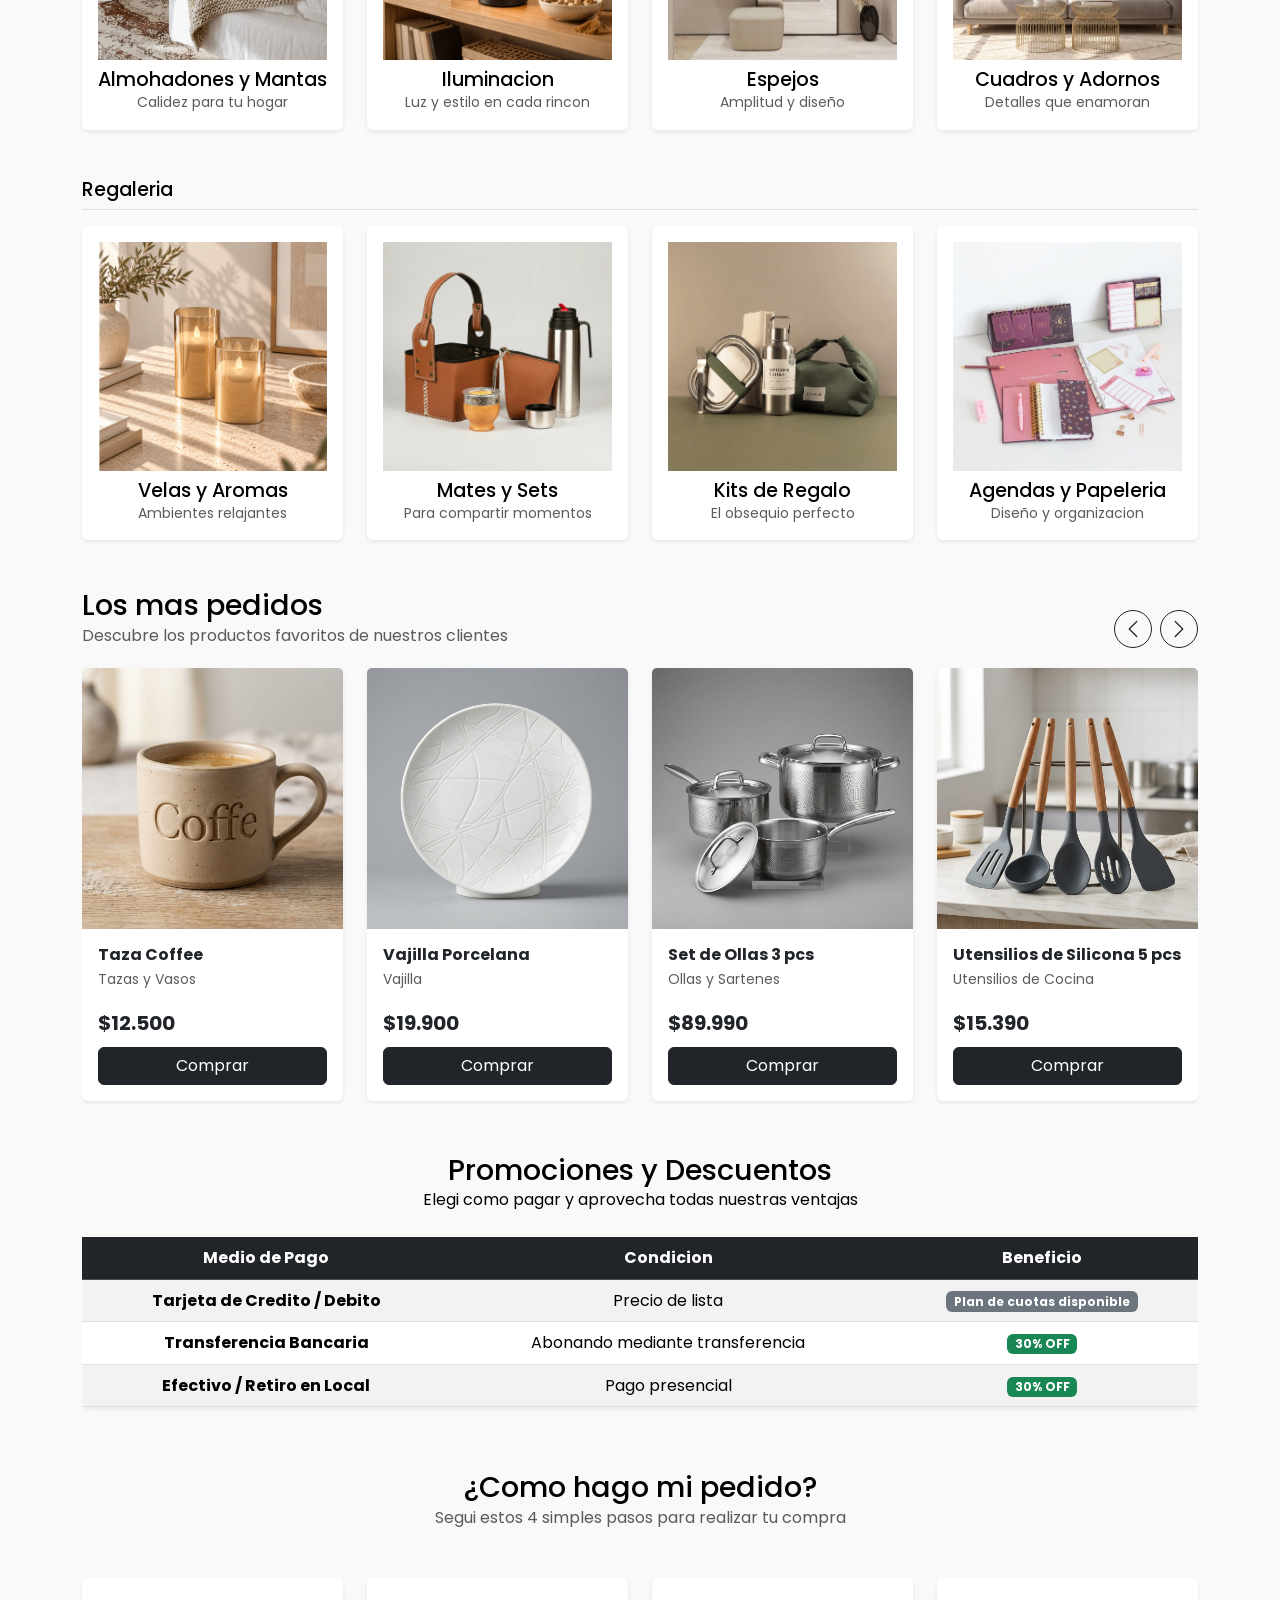
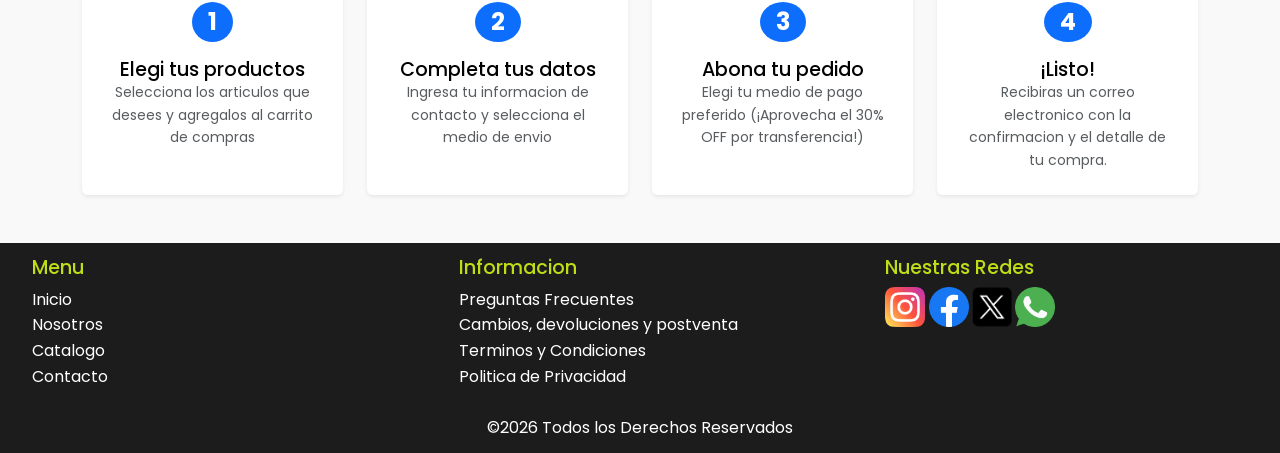
==== commit a6ea5c1b: "feat: reestructuracion de <header> y maquetacion con clases de bootstrap con diseno resposivo para c" ====
--- a/index.html
+++ b/index.html
@@ -18,24 +18,65 @@
 </head>
 <body>
     <!--------------------- ENCABEZADO --------------------->
-    <header>
-        <div class="logo">
-            <a href="./index.html">Eco Hogar</a>
-        </div>
-        <nav>
-            <ul>
-                <li><a href="#">Inicio</a></li>
-                <li><a href="./pages/nosotros.html">Nosotros</a></li>
-                <li><a href="./pages/catalogo.html">Catalogo</a></li>
-                <li><a href="./pages/contacto.html">Contacto</a></li>
-            </ul>
+    <header class="sticky-top bg-white shadow-sm">
+        <nav class="navbar py-3">
+            <div class="container flex-nowrap">
+                <a href="./index.html" class="navbar-brand fw-bold fs-4 m-0">Eco Hogar</a>
+
+                <ul class="navbar-nav d-none d-lg-flex flex-row gap-3 mx-auto">
+                    <li class="nav-item">
+                        <a href="./index.html" class="nav-link active" aria-current="page">Inicio</a>
+                    </li>
+                    <li class="nav-item">
+                        <a href="./pages/nosotros.html" class="nav-link">Nosotros</a>
+                    </li>
+                    <li class="nav-item">
+                        <a href="./pages/catalogo.html" class="nav-link">Catalogo</a>
+                    </li>
+                    <li class="nav-item">
+                        <a href="./pages/contacto.html" class="nav-link">Contacto</a>
+                    </li>
+                </ul>
+
+                <div class="d-flex gap-2 gap-sm-3">
+                    <a href="./pages/carrito.html" class="btn btn-sm d-inline-flex align-items-center gap-1" aria-label="Carrito de compras">
+                        <svg xmlns="http://www.w3.org/2000/svg" width="18" height="18" fill="currentColor" class="bi bi-cart3" viewBox="0 0 16 16" aria-hidden="true">
+                            <path d="M0 1.5A.5.5 0 0 1 .5 1H2a.5.5 0 0 1 .485.379L2.89 3H14.5a.5.5 0 0 1 .49.598l-1 5a.5.5 0 0 1-.465.401l-9.397.472L4.415 11H13a.5.5 0 0 1 0 1H4a.5.5 0 0 1-.491-.408L2.01 3.607 1.61 2H.5a.5.5 0 0 1-.5-.5M3.102 4l.84 4.479 9.144-.459L13.89 4zM5 12a2 2 0 1 0 0 4 2 2 0 0 0 0-4m7 0a2 2 0 1 0 0 4 2 2 0 0 0 0-4m-7 1a1 1 0 1 1 0 2 1 1 0 0 1 0-2m7 0a1 1 0 1 1 0 2 1 1 0 0 1 0-2"/>
+                        </svg>
+                        <span class="d-none d-sm-inline">Carrito</span>
+                    </a>
+
+                    <a href="./pages/login.html" class="btn btn-sm d-inline-flex align-items-center gap-1" aria-label="Ingresar a tu cuenta">
+                        <svg xmlns="http://www.w3.org/2000/svg" width="18" height="18" fill="currentColor" class="bi bi-box-arrow-in-right" viewBox="0 0 16 16" aria-hidden="true">
+                            <path fill-rule="evenodd" d="M6 3.5a.5.5 0 0 1 .5-.5h8a.5.5 0 0 1 .5.5v9a.5.5 0 0 1-.5.5h-8a.5.5 0 0 1-.5-.5v-2a.5.5 0 0 0-1 0v2A1.5 1.5 0 0 0 6.5 14h8a1.5 1.5 0 0 0 1.5-1.5v-9A1.5 1.5 0 0 0 14.5 2h-8A1.5 1.5 0 0 0 5 3.5v2a.5.5 0 0 0 1 0z"/>
+                            <path fill-rule="evenodd" d="M11.854 8.354a.5.5 0 0 0 0-.708l-3-3a.5.5 0 1 0-.708.708L10.293 7.5H1.5a.5.5 0 0 0 0 1h8.793l-2.147 2.146a.5.5 0 0 0 .708.708z"/>
+                        </svg>
+                        <span class="d-none d-sm-inline">Ingresa</span>
+                    </a>
+
+                    <button class="navbar-toggler shadow-sm d-lg-none" type="button" data-bs-toggle="collapse" data-bs-target="#menuMobile" aria-controls="menuMobile" aria-expanded="false" aria-label="Alternar navegacion">
+                        <span class="navbar-toggler-icon"></span>
+                    </button>
+                </div>
+            </div>
+
+            <div class="collapse d-lg-none position-absolute top-100 start-0 end-0 bg-white shadow-sm" id="menuMobile">
+                <ul class="navbar-nav text-center py-2">
+                    <li class="nav-item">
+                        <a href="./index.html" class="nav-link active" aria-current="page">Inicio</a>
+                    </li>
+                    <li class="nav-item">
+                        <a href="./pages/nosotros.html" class="nav-link">Nosotros</a>
+                    </li>
+                    <li class="nav-item">
+                        <a href="./pages/catalogo.html" class="nav-link">Catalogo</a>
+                    </li>
+                    <li class="nav-item">
+                        <a href="./pages/contacto.html" class="nav-link">Contacto</a>
+                    </li>
+                </ul>
+            </div>
         </nav>
-        <div class="usuario-carrito">
-            <ul>
-                <li><a href="./pages/carrito.html">Carrito</a></li>
-                <li><a href="./pages/login.html">Ingresa</a></li>
-            </ul>
-        </div>
     </header>
 
     <!--------------------- CUERPO PRINCIPAL --------------------->
--- a/styles/styles.css
+++ b/styles/styles.css
@@ -75,6 +75,7 @@
 }
 
 /* ---------- ENCABEZADO ---------- */
+/*
 header {
   display: flex;
   justify-content: space-between;
@@ -133,6 +134,7 @@
 nav ul li a.current {
   color: var(--color-logo-principal);
 }
+*/
 
 /* ---------- CONTENIDO PRINCIPAL ---------- */
 /* ---------- PIE DE PAGINA ---------- */
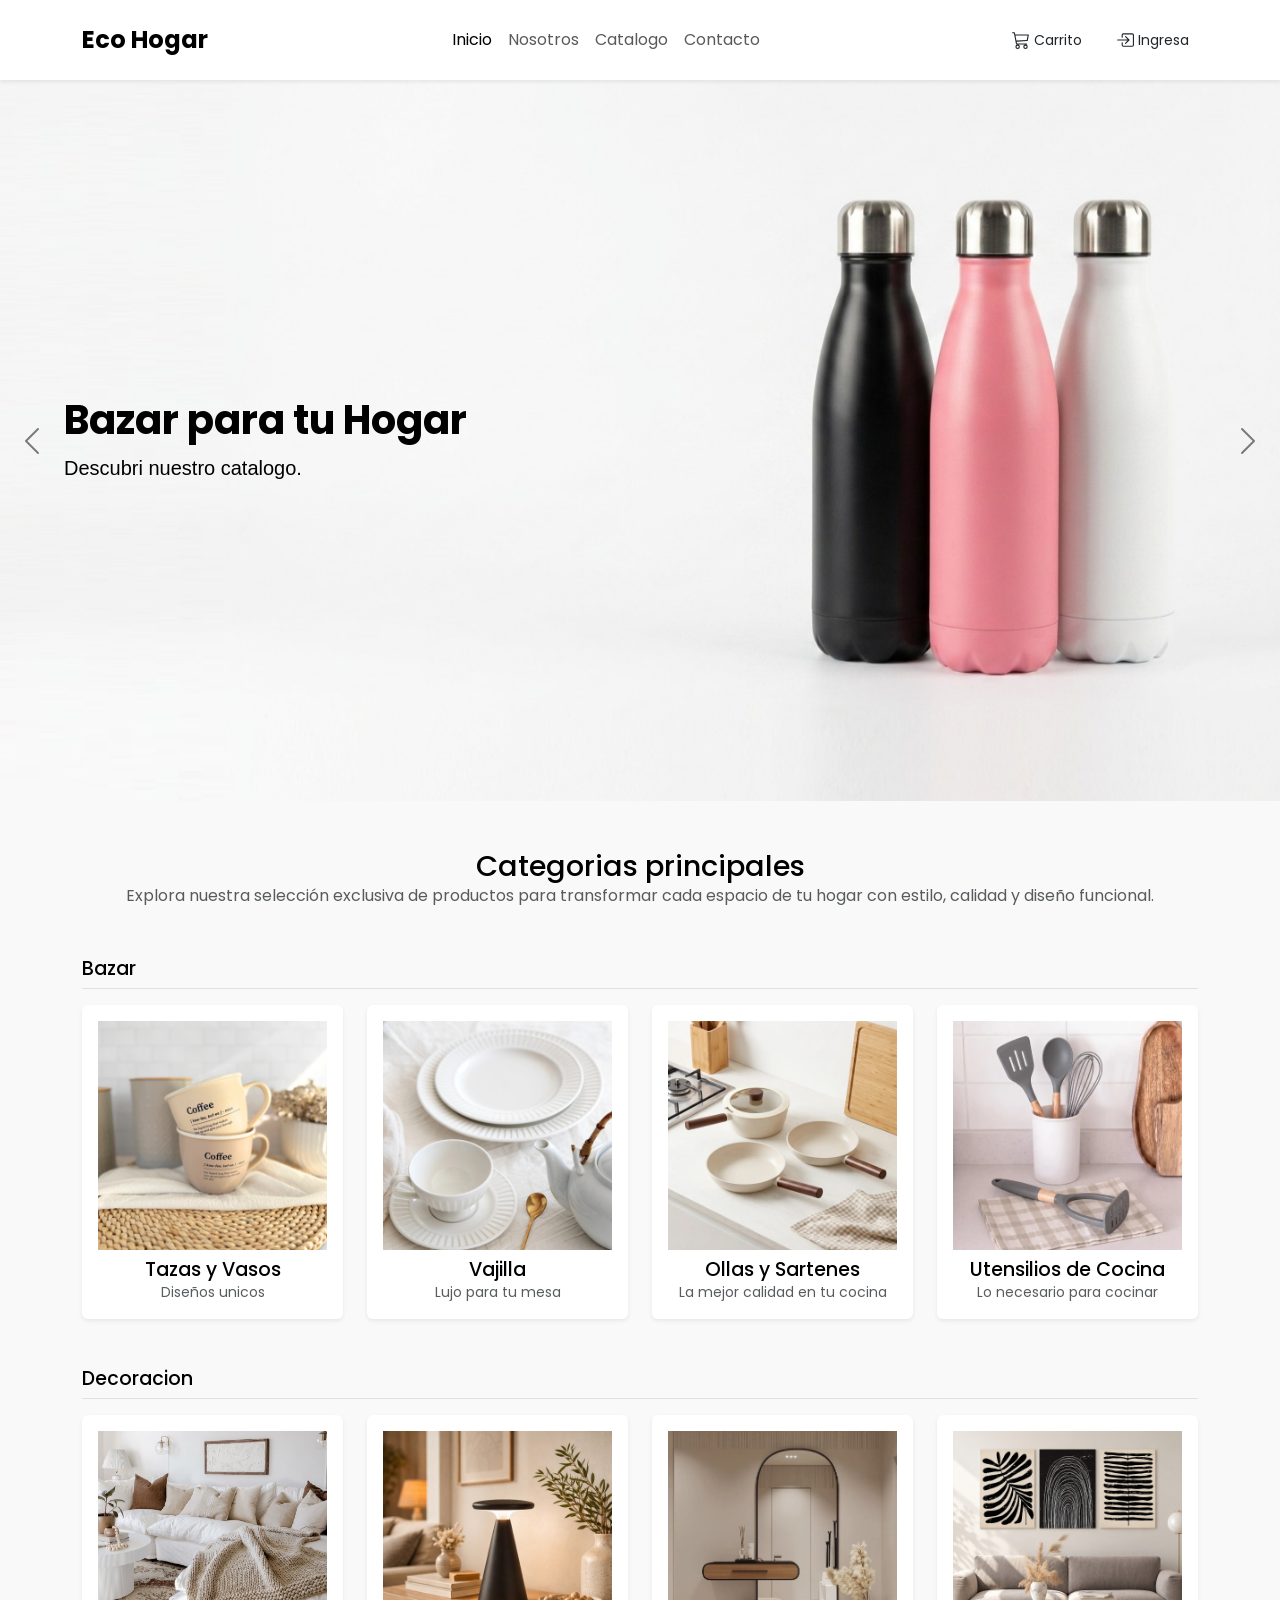
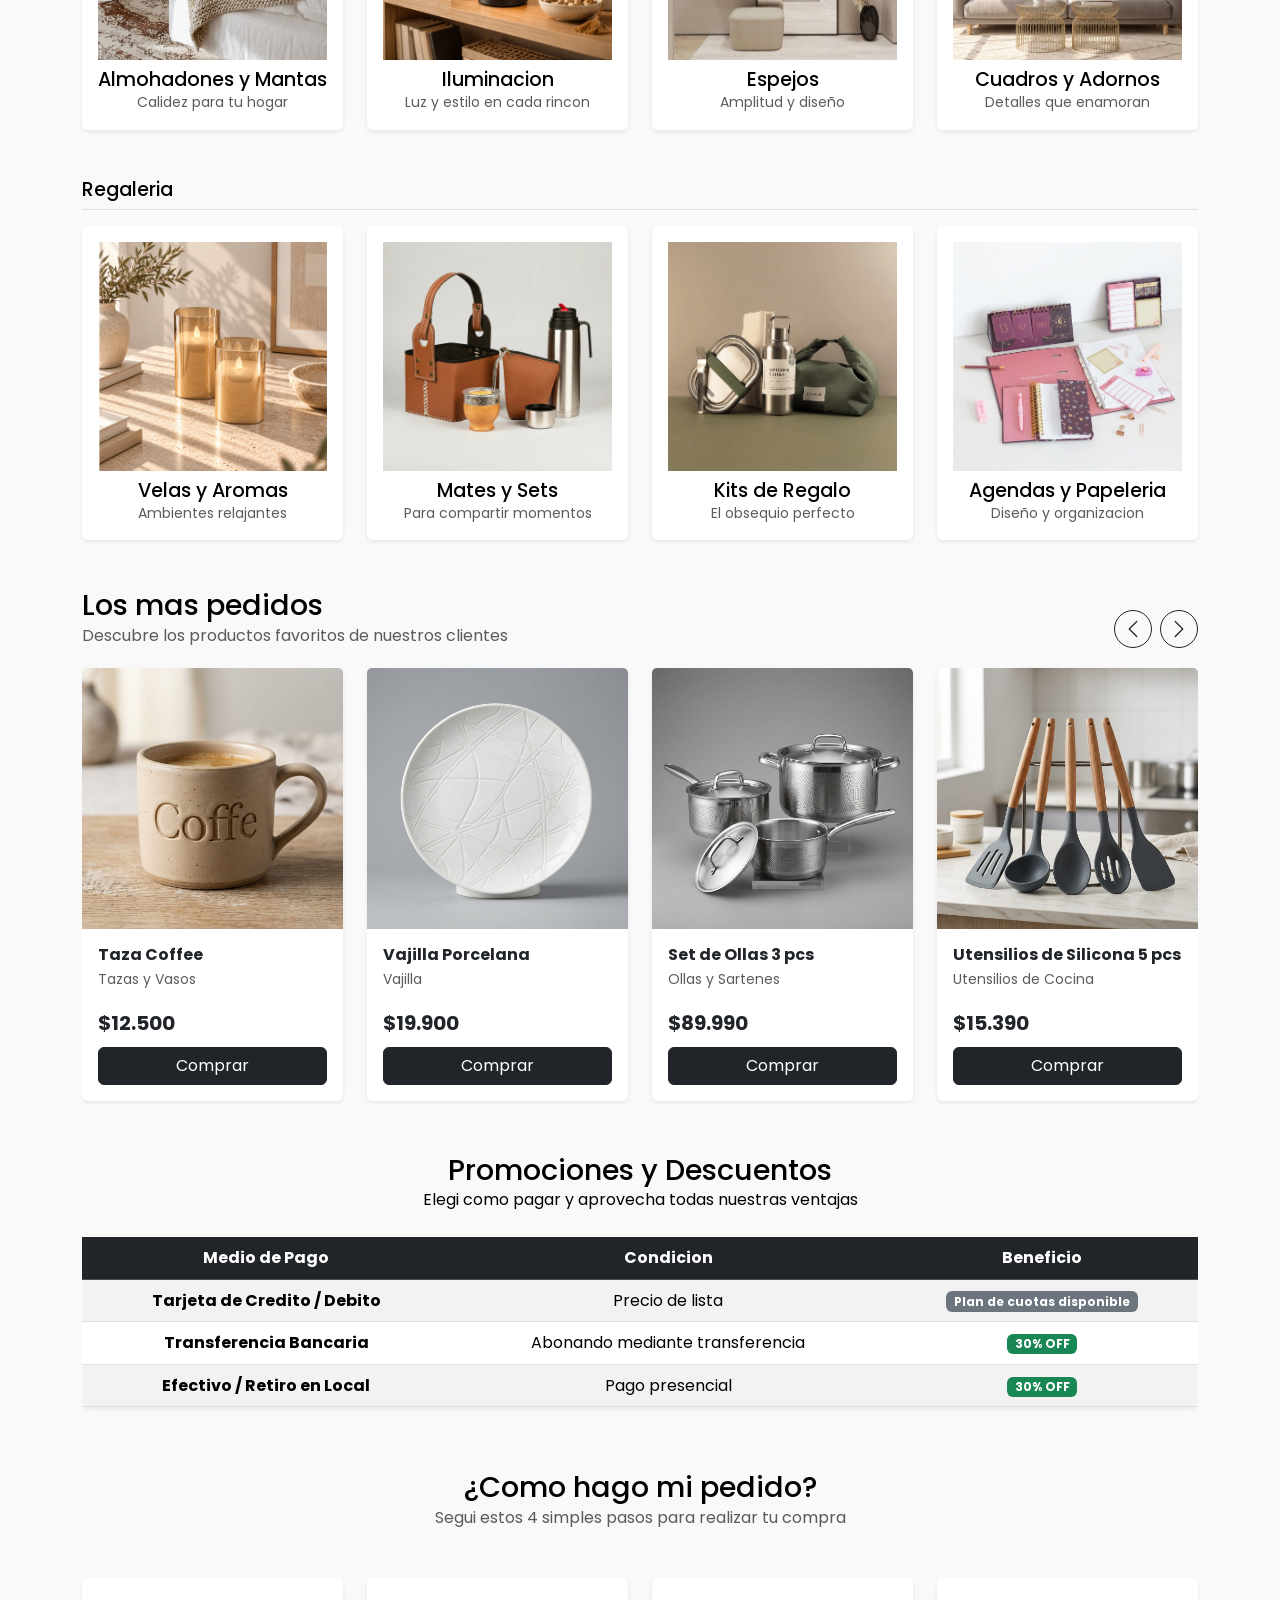
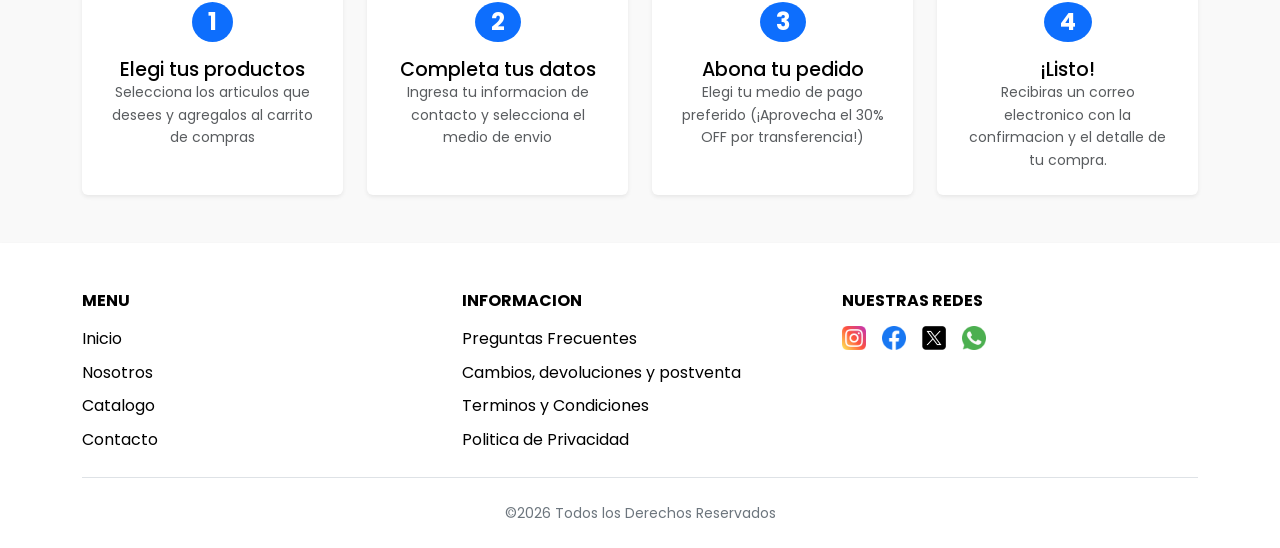
==== commit e49077cb: "feat: reestructuracion y maquetacion de <footer> con bootstrap" ====
--- a/index.html
+++ b/index.html
@@ -449,49 +449,50 @@
     </main>
 
     <!--------------------- PIE DE PAGINA --------------------->
-    <footer>
-        <div class="sec-menu-footer">
-            <div>
-                <h4>Menu</h4>
-            </div>
-            <div>
-                <ul>
-                    <li><a href="./index.html">Inicio</a></li>
-                    <li><a href="./pages/nosotros.html">Nosotros</a></li>
-                    <li><a href="./pages/catalogo.html">Catalogo</a></li>
-                    <li><a href="./pages/contacto.html">Contacto</a></li>
-                </ul>
-            </div>
-        </div>
-        <div class="sec-info-footer">
-            <div>
-                <h4>Informacion</h4>
-            </div>
-            <div>
-                <ul>
-                    <li><a href="./pages/faq.html">Preguntas Frecuentes</a></li>
-                    <li><a href="./pages/returns-policy.html">Cambios, devoluciones y postventa</a></li>
-                    <li><a href="./pages/terms-and-conditions.html">Terminos y Condiciones</a></li>
-                    <li><a href="./pages/privacy-policy.html">Politica de Privacidad</a></li>
-                </ul>
-            </div>
-        </div>
-        <div class="sec-redes-footer">
-            <div>
-                <h4>Nuestras Redes</h4>
-            </div>
-            <div class="redes-footer">
-                <ul>
-                    <li><a href="https://www.instagram.com" target="_blank"><img src="./assets/logos/instagram.png" alt="Nuestra Pagina de Instagram"></a></li>
-                    <li><a href="https://www.facebook.com" target="_blank"><img src="./assets/logos/facebook.png" alt="Nuestra Pagina de Facebook"></a></li>
-                    <li><a href="https://x.com" target="_blank"><img src="./assets/logos/x.png" alt="Nuestro Perfil de X (Ex-Twitter)"></a></li>
-                    <li><a href="https://www.whatsapp.com" target="_blank"><img src="./assets/logos/whatsapp.png" alt="Envianos un WhatsApp"></a></li>
-                </ul>
-            </div>
-        </div>
-        <div class="sec-derechos-footer">
-            <div>
-                <p>&copy;<span id="year"></span> Todos los Derechos Reservados</p>
+    <footer class="bg-white shadow-sm pt-5 pb-4 mt-5">
+        <div class="container">
+            <div class="row g-4 justify-content-between">
+                <div class="col-12 col-sm-6 col-lg-4">
+                    <h4 class="h6 fw-bold text-uppercase mb-3">Menu</h4>
+                    <ul class="d-flex flex-column gap-2">
+                        <li><a href="./index.html" aria-current="page">Inicio</a></li>
+                        <li><a href="./pages/nosotros.html">Nosotros</a></li>
+                        <li><a href="./pages/catalogo.html">Catalogo</a></li>
+                        <li><a href="./pages/contacto.html">Contacto</a></li>
+                    </ul>
+                </div>
+
+                <div class="col-12 col-sm-6 col-lg-4">
+                    <h4 class="h6 fw-bold text-uppercase mb-3">Informacion</h4>
+                    <ul class="d-flex flex-column gap-2">
+                        <li><a href="./pages/faq.html">Preguntas Frecuentes</a></li>
+                        <li><a href="./pages/returns-policy.html">Cambios, devoluciones y postventa</a></li>
+                        <li><a href="./pages/terms-and-conditions.html">Terminos y Condiciones</a></li>
+                        <li><a href="./pages/privacy-policy.html">Politica de Privacidad</a></li>
+                    </ul>
+                </div>
+
+                <div class="col-12 col-lg-4">
+                    <h4 class="h6 fw-bold text-uppercase mb-3">Nuestras Redes</h4>
+                    <ul class="d-flex align-items-center gap-3">
+                        <li>
+                            <a href="https://www.instagram.com" target="_blank" rel="noopener noreferrer" class="d-inline-flex align-items-center" aria-label="Seguinos en Instagram"><img src="./assets/logos/instagram.png" alt="Seguinos en Instagram" width="24" height="24" class="img-fluid"></a>
+                        </li>
+                        <li>
+                            <a href="https://www.facebook.com" target="_blank" rel="noopener noreferrer" class="d-inline-flex align-items-center" aria-label="Seguinos en Facebook"><img src="./assets/logos/facebook.png" alt="Seguinos en Facebook" width="24" height="24" class="img-fluid"></a>
+                        </li>
+                        <li>
+                            <a href="https://x.com" target="_blank" rel="noopener noreferrer" class="d-inline-flex align-items-center" aria-label="Seguinos en X (Ex-Twitter)"><img src="./assets/logos/x.png" alt="Seguinos en X (Ex-Twitter)" width="24" height="24" class="img-fluid"></a>
+                        </li>
+                        <li>
+                            <a href="https://www.whatsapp.com" target="_blank" rel="noopener noreferrer" class="d-inline-flex align-items-center" aria-label="Envianos un WhatsApp"><img src="./assets/logos/whatsapp.png" alt="Envianos un WhatsApp" width="24" height="24" class="img-fluid"></a>
+                        </li>
+                    </ul>
+                </div>
+            </div>
+
+            <div class="border-top pt-4 mt-4 text-center text-secondary small">
+                <p>&copy;<span id="year">2026</span> Todos los Derechos Reservados</p>
             </div>
         </div>
     </footer>
--- a/styles/styles.css
+++ b/styles/styles.css
@@ -138,6 +138,7 @@
 
 /* ---------- CONTENIDO PRINCIPAL ---------- */
 /* ---------- PIE DE PAGINA ---------- */
+/*
 footer {
   display: flex;
   flex-wrap: wrap;
@@ -175,6 +176,7 @@
   display: flex;
   gap: 0.2rem;
 }
+*/
 
 /* ---------- MEDIA QUERIES ---------- */
 
